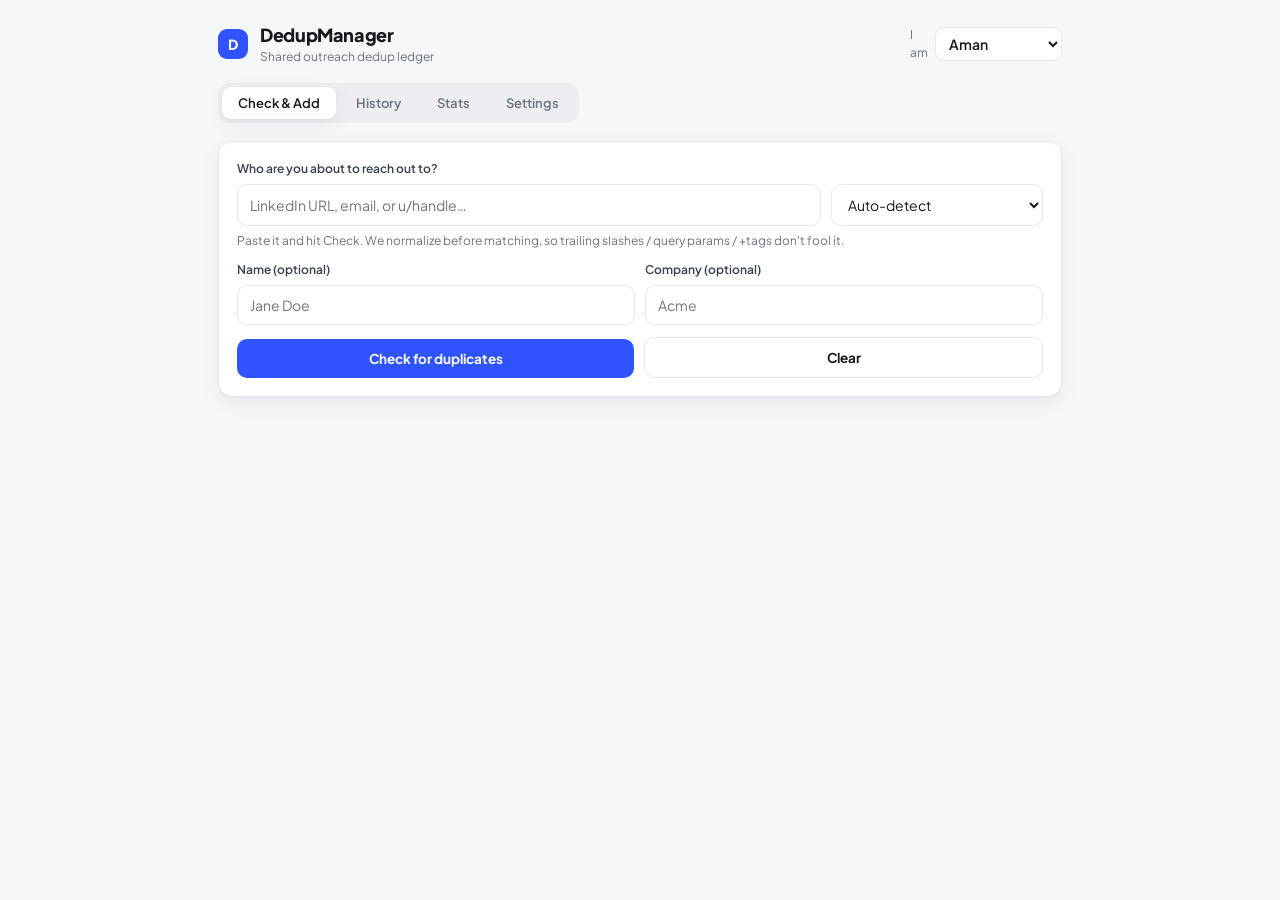
==== apps-script/Index.html @ eaf9dea1 "Build DedupManager: Apps Script backend, web app, Chrome extension - Shared dedup engine (normalize " ====
<!DOCTYPE html>
<html>
<head>
<base target="_top">
<meta charset="utf-8">
<link rel="preconnect" href="https://fonts.googleapis.com">
<link rel="preconnect" href="https://fonts.gstatic.com" crossorigin>
<link href="https://fonts.googleapis.com/css2?family=Plus+Jakarta+Sans:wght@400;500;600;700;800&family=JetBrains+Mono:wght@400;500&display=swap" rel="stylesheet">
<style>
  :root{
    --bg:#f6f7f9; --panel:#ffffff; --ink:#16181d; --muted:#6b7280;
    --line:#e6e8ec; --accent:#2f54ff; --accent-soft:#eef1ff;
    --ok:#0f9d58; --ok-soft:#e7f6ee; --warn:#d92d20; --warn-soft:#fdeceb;
    --amber:#b25e09; --amber-soft:#fdf3e7; --radius:14px;
    --shadow:0 1px 2px rgba(16,24,40,.04), 0 6px 24px rgba(16,24,40,.06);
  }
  *{box-sizing:border-box}
  body{margin:0;background:var(--bg);color:var(--ink);
    font-family:'Plus Jakarta Sans',system-ui,sans-serif;font-size:14px;line-height:1.45}
  .mono{font-family:'JetBrains Mono',ui-monospace,monospace;font-size:12.5px}
  .wrap{max-width:880px;margin:0 auto;padding:22px 18px 80px}
  header{display:flex;align-items:center;gap:12px;margin-bottom:18px}
  .logo{width:30px;height:30px;border-radius:9px;background:var(--accent);
    display:grid;place-items:center;color:#fff;font-weight:800}
  h1{font-size:18px;margin:0;font-weight:800;letter-spacing:-.02em}
  .sub{color:var(--muted);font-size:12px}
  .spacer{flex:1}
  .me{display:flex;align-items:center;gap:6px;font-size:12px;color:var(--muted)}
  .me select{font-family:inherit;border:1px solid var(--line);border-radius:9px;
    padding:6px 9px;background:#fff;color:var(--ink);font-weight:600}
  nav{display:flex;gap:4px;background:#eceef2;padding:4px;border-radius:12px;
    margin-bottom:18px;width:fit-content}
  nav button{border:0;background:transparent;padding:8px 16px;border-radius:9px;
    font-family:inherit;font-weight:600;color:var(--muted);cursor:pointer;font-size:13px}
  nav button.on{background:#fff;color:var(--ink);box-shadow:var(--shadow)}
  .card{background:var(--panel);border:1px solid var(--line);border-radius:var(--radius);
    box-shadow:var(--shadow);padding:18px;margin-bottom:14px}
  label{display:block;font-weight:600;font-size:12px;margin:0 0 6px;color:#374151}
  input,select,textarea{width:100%;font-family:inherit;font-size:14px;color:var(--ink);
    border:1px solid var(--line);border-radius:10px;padding:10px 12px;background:#fff;outline:none}
  input:focus,select:focus,textarea:focus{border-color:var(--accent);box-shadow:0 0 0 3px var(--accent-soft)}
  .row{display:flex;gap:10px}.row>*{flex:1}
  .btn{display:inline-flex;align-items:center;justify-content:center;gap:7px;
    border:0;border-radius:10px;padding:11px 16px;font-family:inherit;font-weight:700;
    font-size:13.5px;cursor:pointer;background:var(--accent);color:#fff}
  .btn:hover{filter:brightness(1.05)}
  .btn.ghost{background:#fff;color:var(--ink);border:1px solid var(--line)}
  .btn.ok{background:var(--ok)}
  .btn:disabled{opacity:.5;cursor:not-allowed}
  .field{margin-bottom:12px}
  .hint{color:var(--muted);font-size:12px;margin-top:6px}
  .verdict{border-radius:12px;padding:14px 16px;margin-top:14px;font-weight:600;
    display:flex;align-items:flex-start;gap:10px}
  .verdict.clear{background:var(--ok-soft);color:#0a6b3c}
  .verdict.dup{background:var(--warn-soft);color:#8f1d16}
  .dot{width:9px;height:9px;border-radius:50%;margin-top:5px;flex:none}
  .dot.g{background:var(--ok)}.dot.r{background:var(--warn)}
  .hit{background:#fff;border:1px solid var(--line);border-radius:10px;padding:10px 12px;
    margin-top:8px;display:flex;align-items:center;gap:10px;font-weight:500;color:var(--ink)}
  .pill{font-size:11px;font-weight:700;padding:3px 8px;border-radius:20px;white-space:nowrap}
  .pill.sent{background:var(--amber-soft);color:var(--amber)}
  .pill.replied{background:var(--ok-soft);color:#0a6b3c}
  .pill.no-reply{background:#eef0f3;color:#5b6472}
  .src{font-size:11px;font-weight:700;text-transform:uppercase;letter-spacing:.04em;color:var(--accent)}
  table{width:100%;border-collapse:collapse}
  th{text-align:left;font-size:11px;text-transform:uppercase;letter-spacing:.04em;
    color:var(--muted);font-weight:700;padding:8px 10px;border-bottom:1px solid var(--line)}
  td{padding:9px 10px;border-bottom:1px solid var(--line);vertical-align:middle}
  tr:last-child td{border-bottom:0}
  td select{padding:5px 8px;border-radius:8px;font-size:12px;font-weight:600}
  .stat{display:flex;gap:14px;flex-wrap:wrap}
  .kpi{flex:1;min-width:140px;background:var(--panel);border:1px solid var(--line);
    border-radius:12px;padding:16px}
  .kpi .n{font-size:28px;font-weight:800;letter-spacing:-.02em}
  .kpi .l{color:var(--muted);font-size:12px;font-weight:600;margin-top:2px}
  .bar{height:8px;border-radius:6px;background:var(--accent);margin:4px 0}
  .barlabel{display:flex;justify-content:space-between;font-size:12px;margin-top:8px;font-weight:600}
  .toggle{display:flex;align-items:center;justify-content:space-between;
    padding:11px 0;border-bottom:1px solid var(--line)}
  .toggle:last-of-type{border-bottom:0}
  .toggle .t{font-weight:600}.toggle .d{color:var(--muted);font-size:12px}
  .switch{position:relative;width:42px;height:24px;flex:none}
  .switch input{opacity:0;width:0;height:0}
  .slider{position:absolute;inset:0;background:#cdd2da;border-radius:20px;transition:.15s;cursor:pointer}
  .slider:before{content:"";position:absolute;width:18px;height:18px;left:3px;top:3px;
    background:#fff;border-radius:50%;transition:.15s}
  .switch input:checked+.slider{background:var(--accent)}
  .switch input:checked+.slider:before{transform:translateX(18px)}
  .toast{position:fixed;bottom:22px;left:50%;transform:translateX(-50%) translateY(20px);
    background:#16181d;color:#fff;padding:11px 18px;border-radius:11px;font-weight:600;
    opacity:0;transition:.2s;pointer-events:none;font-size:13px}
  .toast.show{opacity:1;transform:translateX(-50%) translateY(0)}
  .empty{color:var(--muted);text-align:center;padding:26px;font-weight:500}
  .hide{display:none}
</style>
</head>
<body>
<div class="wrap">
  <header>
    <div class="logo">D</div>
    <div>
      <h1>DedupManager</h1>
      <div class="sub">Shared outreach dedup ledger</div>
    </div>
    <div class="spacer"></div>
    <div class="me">I am
      <select id="me" onchange="saveMe()"></select>
    </div>
  </header>

  <nav>
    <button data-tab="check" class="on" onclick="tab('check')">Check &amp; Add</button>
    <button data-tab="history" onclick="tab('history')">History</button>
    <button data-tab="stats" onclick="tab('stats')">Stats</button>
    <button data-tab="settings" onclick="tab('settings')">Settings</button>
  </nav>

  <!-- CHECK & ADD -->
  <section id="t-check">
    <div class="card">
      <div class="field">
        <label>Who are you about to reach out to?</label>
        <div class="row">
          <input id="identifier" placeholder="LinkedIn URL, email, or u/handle…"
                 oninput="guess()" onkeydown="if(event.key==='Enter')check()" style="flex:3">
          <select id="source" style="flex:1">
            <option value="auto">Auto-detect</option>
            <option value="linkedin">LinkedIn</option>
            <option value="email">Email</option>
            <option value="reddit">Reddit</option>
            <option value="other">Other</option>
          </select>
        </div>
        <div class="hint">Paste it and hit Check. We normalize before matching, so trailing slashes / query params / +tags don't fool it.</div>
      </div>
      <div class="row">
        <div class="field"><label>Name (optional)</label><input id="name" placeholder="Jane Doe"></div>
        <div class="field"><label>Company (optional)</label><input id="company" placeholder="Acme"></div>
      </div>
      <div class="row" style="align-items:flex-end">
        <button class="btn" onclick="check()">Check for duplicates</button>
        <button class="btn ghost" onclick="resetForm()">Clear</button>
      </div>
      <div id="verdict"></div>
    </div>
  </section>

  <!-- HISTORY -->
  <section id="t-history" class="hide">
    <div class="card">
      <div class="field">
        <label>Search the whole log</label>
        <input id="q" placeholder="name, company, email, handle, teammate…"
               oninput="debouncedSearch()">
      </div>
      <div id="historyList"><div class="empty">Loading…</div></div>
    </div>
  </section>

  <!-- STATS -->
  <section id="t-stats" class="hide">
    <div class="stat" id="kpis"></div>
    <div class="card"><label>By teammate</label><div id="byPerson"></div></div>
    <div class="card"><label>By source</label><div id="bySource"></div></div>
  </section>

  <!-- SETTINGS -->
  <section id="t-settings" class="hide">
    <div class="card">
      <label style="margin-bottom:10px">Matching robustness</label>
      <div id="knobs"></div>
      <div style="margin-top:16px"><button class="btn" onclick="saveSettings()">Save settings</button></div>
      <div class="hint" style="margin-top:10px">These sync to the browser extension on its next refresh, so dedup strictness stays identical everywhere.</div>
    </div>
  </section>
</div>
<div class="toast" id="toast"></div>

<script>
  var TEAM = ['Aman','Vedant','Teammate 3']; // edit to your names
  var SETTINGS = {}, STATS_LOADED = false, lastVerdictCandidate = null;

  var KNOBS = [
    ['email_lowercase','Lowercase emails','Treat Jane@x.com and jane@x.com as one'],
    ['email_strip_plus','Ignore +tags in email','jane+sales@x.com → jane@x.com'],
    ['email_ignore_dots','Ignore dots in email','Gmail-style: j.a.ne@gmail → jane@gmail'],
    ['linkedin_slug_only','LinkedIn slug only','Match on /in/<slug>, ignore url noise'],
    ['reddit_strip_prefix','Normalize Reddit handles','Strip u/ and /user/, lowercase'],
    ['fuzzy_name_company','Fuzzy name + company','Also warn on same name + company (no shared id)']
  ];

  function $(id){return document.getElementById(id)}

  function init(){
    var sel=$('me'); TEAM.forEach(function(n){var o=document.createElement('option');o.value=n;o.textContent=n;sel.appendChild(o)});
    var saved=localStorage.getItem('dedup_me'); if(saved) sel.value=saved;
    google.script.run.withSuccessHandler(function(r){SETTINGS=r.settings||{};renderKnobs()}).apiBootstrap();
  }

  function saveMe(){localStorage.setItem('dedup_me',$('me').value)}

  function tab(name){
    ['check','history','stats','settings'].forEach(function(t){
      $('t-'+t).classList.toggle('hide',t!==name);
    });
    document.querySelectorAll('nav button').forEach(function(b){b.classList.toggle('on',b.dataset.tab===name)});
    if(name==='history') doSearch();
    if(name==='stats') loadStats();
  }

  function guessSource(v){
    v=(v||'').toLowerCase();
    if(v.indexOf('@')>-1 && v.indexOf('linkedin')===-1) return 'email';
    if(v.indexOf('linkedin.com')>-1) return 'linkedin';
    if(v.indexOf('reddit.com')>-1||/^\/?u\//.test(v)) return 'reddit';
    return 'other';
  }
  function guess(){ if($('source').value==='auto'){} }
  function effectiveSource(){
    var s=$('source').value;
    return s==='auto'?guessSource($('identifier').value):s;
  }

  function candidate(){
    return {source:effectiveSource(),identifier:$('identifier').value.trim(),
      name:$('name').value.trim(),company:$('company').value.trim()};
  }

  function check(){
    var c=candidate();
    if(!c.identifier){toast('Enter something to check');return}
    lastVerdictCandidate=c;
    $('verdict').innerHTML='<div class="hint">Checking…</div>';
    google.script.run.withSuccessHandler(renderVerdict).apiCheck(c);
  }

  function renderVerdict(r){
    var c=lastVerdictCandidate;
    var addBtn='<button class="btn ok" style="margin-top:12px" onclick="logIt()">Log it under '+esc($('me').value)+'</button>';
    if(!r.hits.length){
      $('verdict').innerHTML='<div class="verdict clear"><span class="dot g"></span>'+
        '<div><div>No one has approached this person yet.</div>'+
        '<div style="font-weight:500;opacity:.8">Source: '+esc(c.source)+' · key: <span class="mono">'+esc(r.candidate.id_normalized)+'</span></div>'+
        addBtn+'</div></div>';
      return;
    }
    var rows=r.hits.map(function(h){var c2=h.contact;return ''+
      '<div class="hit"><span class="src">'+esc(c2.source)+'</span>'+
      '<div style="flex:1"><b>'+esc(c2.name||c2.identifier)+'</b>'+
      (c2.company?' · '+esc(c2.company):'')+
      '<div class="hint">by '+esc(c2.added_by)+' · '+fmtDate(c2.added_at)+
      (h.reason==='name+company'?' · <i>fuzzy name+company</i>':'')+'</div></div>'+
      '<span class="pill '+esc(c2.status)+'">'+esc(c2.status)+'</span></div>';
    }).join('');
    $('verdict').innerHTML='<div class="verdict dup"><span class="dot r"></span>'+
      '<div style="flex:1"><div>⚠ Already approached '+r.hits.length+' time(s).</div>'+rows+
      '<div style="margin-top:6px">'+addBtn.replace('Log it','Log anyway')+'</div></div></div>';
  }

  function logIt(){
    var c=candidate(); c.added_by=$('me').value;
    google.script.run.withSuccessHandler(function(res){
      if(res.ok){toast('Logged ✓');resetForm()}else{toast('Error: '+res.error)}
    }).apiAdd(c);
  }

  function resetForm(){['identifier','name','company'].forEach(function(i){$(i).value=''});
    $('source').value='auto';$('verdict').innerHTML='';lastVerdictCandidate=null}

  // History
  var searchTimer=null;
  function debouncedSearch(){clearTimeout(searchTimer);searchTimer=setTimeout(doSearch,220)}
  function doSearch(){
    google.script.run.withSuccessHandler(renderHistory).apiSearch($('q').value);
  }
  function renderHistory(r){
    if(!r.contacts.length){$('historyList').innerHTML='<div class="empty">No matches yet.</div>';return}
    var rows=r.contacts.map(function(c){return ''+
      '<tr><td><span class="src">'+esc(c.source)+'</span></td>'+
      '<td><b>'+esc(c.name||'—')+'</b><div class="mono" style="color:var(--muted)">'+esc(c.identifier)+'</div></td>'+
      '<td>'+esc(c.company||'')+'</td>'+
      '<td>'+esc(c.added_by)+'<div class="hint">'+fmtDate(c.added_at)+'</div></td>'+
      '<td><select onchange="updateStatus(\''+c.id+'\',this.value)">'+
        opt('sent',c.status)+opt('replied',c.status)+opt('no-reply',c.status)+'</select></td></tr>';
    }).join('');
    $('historyList').innerHTML='<table><thead><tr><th>Src</th><th>Contact</th><th>Company</th><th>By</th><th>Status</th></tr></thead><tbody>'+rows+'</tbody></table>';
  }
  function opt(v,cur){return '<option value="'+v+'"'+(v===cur?' selected':'')+'>'+v+'</option>'}
  function updateStatus(id,status){
    google.script.run.withSuccessHandler(function(){toast('Updated')}).apiUpdate({id:id,status:status});
  }

  // Stats
  function loadStats(){
    google.script.run.withSuccessHandler(function(s){
      $('kpis').innerHTML=
        kpi(s.total,'Total approaches')+
        kpi(Object.keys(s.byPerson).length,'Active teammates')+
        kpi(Object.keys(s.bySource).length,'Channels used')+
        kpi(s.collisions,'Double-touches caught');
      $('byPerson').innerHTML=bars(s.byPerson,s.total);
      $('bySource').innerHTML=bars(s.bySource,s.total);
    }).apiStats();
  }
  function kpi(n,l){return '<div class="kpi"><div class="n">'+n+'</div><div class="l">'+l+'</div></div>'}
  function bars(obj,total){
    var keys=Object.keys(obj).sort(function(a,b){return obj[b]-obj[a]});
    if(!keys.length)return '<div class="empty">No data yet.</div>';
    var max=Math.max.apply(null,keys.map(function(k){return obj[k]}));
    return keys.map(function(k){return '<div class="barlabel"><span>'+esc(k)+'</span><span>'+obj[k]+'</span></div>'+
      '<div class="bar" style="width:'+Math.max(6,obj[k]/max*100)+'%"></div>'}).join('');
  }

  // Settings
  function renderKnobs(){
    $('knobs').innerHTML=KNOBS.map(function(k){
      var on=!!SETTINGS[k[0]];
      return '<div class="toggle"><div><div class="t">'+k[1]+'</div><div class="d">'+k[2]+'</div></div>'+
        '<label class="switch"><input type="checkbox" id="k_'+k[0]+'"'+(on?' checked':'')+
        '><span class="slider"></span></label></div>';
    }).join('')+
    '<div class="toggle"><div><div class="t">Fuzzy threshold</div><div class="d">How close names/companies must be (0.7 loose – 0.95 strict)</div></div>'+
    '<input id="k_fuzzy_threshold" type="number" step="0.05" min="0.5" max="0.99" value="'+(SETTINGS.fuzzy_threshold||0.85)+'" style="width:90px"></div>';
  }
  function saveSettings(){
    var patch={};
    KNOBS.forEach(function(k){patch[k[0]]=$('k_'+k[0]).checked});
    patch.fuzzy_threshold=Number($('k_fuzzy_threshold').value)||0.85;
    google.script.run.withSuccessHandler(function(r){SETTINGS=r.settings;toast('Settings saved')}).apiSettings(patch);
  }

  // utils
  function esc(s){return String(s==null?'':s).replace(/[&<>"]/g,function(m){return({'&':'&amp;','<':'&lt;','>':'&gt;','"':'&quot;'})[m]})}
  function fmtDate(iso){var d=new Date(iso);return isNaN(d)?String(iso):d.toLocaleDateString(undefined,{month:'short',day:'numeric',year:'numeric'})}
  function toast(m){var t=$('toast');t.textContent=m;t.classList.add('show');setTimeout(function(){t.classList.remove('show')},1800)}

  init();
</script>
</body>
</html>
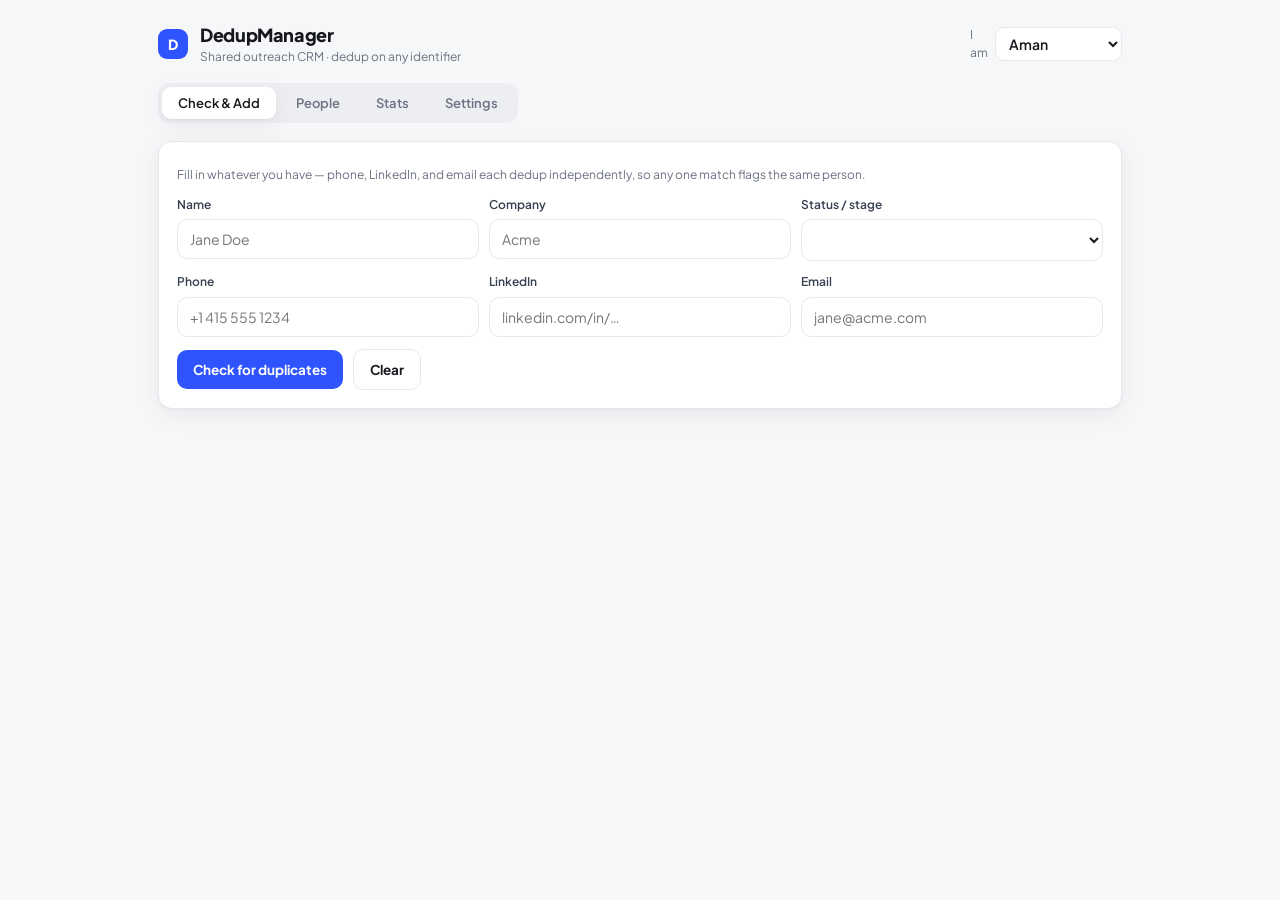
==== commit c8fdfdad: "Pivot to person-centric CRM: multi-identifier dedup + auto-merge + custom columns - Data model: one " ====
--- a/apps-script/Index.html
+++ b/apps-script/Index.html
@@ -8,169 +8,131 @@
 <link href="https://fonts.googleapis.com/css2?family=Plus+Jakarta+Sans:wght@400;500;600;700;800&family=JetBrains+Mono:wght@400;500&display=swap" rel="stylesheet">
 <style>
   :root{
-    --bg:#f6f7f9; --panel:#ffffff; --ink:#16181d; --muted:#6b7280;
-    --line:#e6e8ec; --accent:#2f54ff; --accent-soft:#eef1ff;
-    --ok:#0f9d58; --ok-soft:#e7f6ee; --warn:#d92d20; --warn-soft:#fdeceb;
-    --amber:#b25e09; --amber-soft:#fdf3e7; --radius:14px;
-    --shadow:0 1px 2px rgba(16,24,40,.04), 0 6px 24px rgba(16,24,40,.06);
+    --bg:#f6f7f9;--panel:#fff;--ink:#16181d;--muted:#6b7280;--line:#e6e8ec;
+    --accent:#2f54ff;--accent-soft:#eef1ff;--ok:#0f9d58;--ok-soft:#e7f6ee;
+    --warn:#d92d20;--warn-soft:#fdeceb;--amber:#b25e09;--amber-soft:#fdf3e7;
+    --radius:14px;--shadow:0 1px 2px rgba(16,24,40,.04),0 6px 24px rgba(16,24,40,.06);
   }
   *{box-sizing:border-box}
   body{margin:0;background:var(--bg);color:var(--ink);
     font-family:'Plus Jakarta Sans',system-ui,sans-serif;font-size:14px;line-height:1.45}
-  .mono{font-family:'JetBrains Mono',ui-monospace,monospace;font-size:12.5px}
-  .wrap{max-width:880px;margin:0 auto;padding:22px 18px 80px}
+  .mono{font-family:'JetBrains Mono',ui-monospace,monospace;font-size:12px}
+  .wrap{max-width:1000px;margin:0 auto;padding:22px 18px 80px}
   header{display:flex;align-items:center;gap:12px;margin-bottom:18px}
   .logo{width:30px;height:30px;border-radius:9px;background:var(--accent);
     display:grid;place-items:center;color:#fff;font-weight:800}
   h1{font-size:18px;margin:0;font-weight:800;letter-spacing:-.02em}
-  .sub{color:var(--muted);font-size:12px}
-  .spacer{flex:1}
+  .sub{color:var(--muted);font-size:12px}.spacer{flex:1}
   .me{display:flex;align-items:center;gap:6px;font-size:12px;color:var(--muted)}
-  .me select{font-family:inherit;border:1px solid var(--line);border-radius:9px;
-    padding:6px 9px;background:#fff;color:var(--ink);font-weight:600}
-  nav{display:flex;gap:4px;background:#eceef2;padding:4px;border-radius:12px;
-    margin-bottom:18px;width:fit-content}
-  nav button{border:0;background:transparent;padding:8px 16px;border-radius:9px;
-    font-family:inherit;font-weight:600;color:var(--muted);cursor:pointer;font-size:13px}
+  .me select{font-family:inherit;border:1px solid var(--line);border-radius:9px;padding:6px 9px;background:#fff;font-weight:600}
+  nav{display:flex;gap:4px;background:#eceef2;padding:4px;border-radius:12px;margin-bottom:18px;width:fit-content}
+  nav button{border:0;background:transparent;padding:8px 16px;border-radius:9px;font-family:inherit;font-weight:600;color:var(--muted);cursor:pointer;font-size:13px}
   nav button.on{background:#fff;color:var(--ink);box-shadow:var(--shadow)}
-  .card{background:var(--panel);border:1px solid var(--line);border-radius:var(--radius);
-    box-shadow:var(--shadow);padding:18px;margin-bottom:14px}
+  .card{background:var(--panel);border:1px solid var(--line);border-radius:var(--radius);box-shadow:var(--shadow);padding:18px;margin-bottom:14px}
   label{display:block;font-weight:600;font-size:12px;margin:0 0 6px;color:#374151}
-  input,select,textarea{width:100%;font-family:inherit;font-size:14px;color:var(--ink);
-    border:1px solid var(--line);border-radius:10px;padding:10px 12px;background:#fff;outline:none}
-  input:focus,select:focus,textarea:focus{border-color:var(--accent);box-shadow:0 0 0 3px var(--accent-soft)}
-  .row{display:flex;gap:10px}.row>*{flex:1}
-  .btn{display:inline-flex;align-items:center;justify-content:center;gap:7px;
-    border:0;border-radius:10px;padding:11px 16px;font-family:inherit;font-weight:700;
-    font-size:13.5px;cursor:pointer;background:var(--accent);color:#fff}
-  .btn:hover{filter:brightness(1.05)}
-  .btn.ghost{background:#fff;color:var(--ink);border:1px solid var(--line)}
-  .btn.ok{background:var(--ok)}
-  .btn:disabled{opacity:.5;cursor:not-allowed}
+  input,select,textarea{width:100%;font-family:inherit;font-size:14px;color:var(--ink);border:1px solid var(--line);border-radius:10px;padding:10px 12px;background:#fff;outline:none}
+  input:focus,select:focus{border-color:var(--accent);box-shadow:0 0 0 3px var(--accent-soft)}
+  .grid{display:grid;grid-template-columns:1fr 1fr 1fr;gap:10px}
   .field{margin-bottom:12px}
+  .btn{display:inline-flex;align-items:center;justify-content:center;gap:7px;border:0;border-radius:10px;padding:11px 16px;font-family:inherit;font-weight:700;font-size:13.5px;cursor:pointer;background:var(--accent);color:#fff}
+  .btn:hover{filter:brightness(1.05)}.btn.ghost{background:#fff;color:var(--ink);border:1px solid var(--line)}
+  .btn.ok{background:var(--ok)}.btn:disabled{opacity:.5;cursor:not-allowed}
   .hint{color:var(--muted);font-size:12px;margin-top:6px}
-  .verdict{border-radius:12px;padding:14px 16px;margin-top:14px;font-weight:600;
-    display:flex;align-items:flex-start;gap:10px}
+  .verdict{border-radius:12px;padding:14px 16px;margin-top:14px;font-weight:600;display:flex;gap:10px}
   .verdict.clear{background:var(--ok-soft);color:#0a6b3c}
   .verdict.dup{background:var(--warn-soft);color:#8f1d16}
   .dot{width:9px;height:9px;border-radius:50%;margin-top:5px;flex:none}
   .dot.g{background:var(--ok)}.dot.r{background:var(--warn)}
-  .hit{background:#fff;border:1px solid var(--line);border-radius:10px;padding:10px 12px;
-    margin-top:8px;display:flex;align-items:center;gap:10px;font-weight:500;color:var(--ink)}
-  .pill{font-size:11px;font-weight:700;padding:3px 8px;border-radius:20px;white-space:nowrap}
-  .pill.sent{background:var(--amber-soft);color:var(--amber)}
-  .pill.replied{background:var(--ok-soft);color:#0a6b3c}
-  .pill.no-reply{background:#eef0f3;color:#5b6472}
-  .src{font-size:11px;font-weight:700;text-transform:uppercase;letter-spacing:.04em;color:var(--accent)}
-  table{width:100%;border-collapse:collapse}
-  th{text-align:left;font-size:11px;text-transform:uppercase;letter-spacing:.04em;
-    color:var(--muted);font-weight:700;padding:8px 10px;border-bottom:1px solid var(--line)}
-  td{padding:9px 10px;border-bottom:1px solid var(--line);vertical-align:middle}
+  .hit{background:#fff;border:1px solid var(--line);border-radius:10px;padding:10px 12px;margin-top:8px;color:var(--ink);font-weight:500}
+  .hit b{font-weight:700}.ids{font-size:11px;color:var(--muted);margin-top:3px}
+  .pill{font-size:11px;font-weight:700;padding:3px 9px;border-radius:20px;white-space:nowrap;background:var(--accent-soft);color:var(--accent)}
+  .tablewrap{overflow-x:auto}
+  table{width:100%;border-collapse:collapse;white-space:nowrap}
+  th{text-align:left;font-size:11px;text-transform:uppercase;letter-spacing:.04em;color:var(--muted);font-weight:700;padding:8px 10px;border-bottom:1px solid var(--line)}
+  td{padding:9px 10px;border-bottom:1px solid var(--line);vertical-align:middle;font-size:13px}
+  td.custom{background:#fbfbfc;color:#444}
+  th.custom{color:var(--amber)}
   tr:last-child td{border-bottom:0}
   td select{padding:5px 8px;border-radius:8px;font-size:12px;font-weight:600}
   .stat{display:flex;gap:14px;flex-wrap:wrap}
-  .kpi{flex:1;min-width:140px;background:var(--panel);border:1px solid var(--line);
-    border-radius:12px;padding:16px}
-  .kpi .n{font-size:28px;font-weight:800;letter-spacing:-.02em}
-  .kpi .l{color:var(--muted);font-size:12px;font-weight:600;margin-top:2px}
+  .kpi{flex:1;min-width:140px;background:var(--panel);border:1px solid var(--line);border-radius:12px;padding:16px}
+  .kpi .n{font-size:28px;font-weight:800}.kpi .l{color:var(--muted);font-size:12px;font-weight:600;margin-top:2px}
   .bar{height:8px;border-radius:6px;background:var(--accent);margin:4px 0}
   .barlabel{display:flex;justify-content:space-between;font-size:12px;margin-top:8px;font-weight:600}
-  .toggle{display:flex;align-items:center;justify-content:space-between;
-    padding:11px 0;border-bottom:1px solid var(--line)}
-  .toggle:last-of-type{border-bottom:0}
-  .toggle .t{font-weight:600}.toggle .d{color:var(--muted);font-size:12px}
-  .switch{position:relative;width:42px;height:24px;flex:none}
-  .switch input{opacity:0;width:0;height:0}
+  .toggle{display:flex;align-items:center;justify-content:space-between;padding:11px 0;border-bottom:1px solid var(--line)}
+  .toggle:last-of-type{border-bottom:0}.toggle .t{font-weight:600}.toggle .d{color:var(--muted);font-size:12px}
+  .switch{position:relative;width:42px;height:24px;flex:none}.switch input{opacity:0;width:0;height:0}
   .slider{position:absolute;inset:0;background:#cdd2da;border-radius:20px;transition:.15s;cursor:pointer}
-  .slider:before{content:"";position:absolute;width:18px;height:18px;left:3px;top:3px;
-    background:#fff;border-radius:50%;transition:.15s}
-  .switch input:checked+.slider{background:var(--accent)}
-  .switch input:checked+.slider:before{transform:translateX(18px)}
-  .toast{position:fixed;bottom:22px;left:50%;transform:translateX(-50%) translateY(20px);
-    background:#16181d;color:#fff;padding:11px 18px;border-radius:11px;font-weight:600;
-    opacity:0;transition:.2s;pointer-events:none;font-size:13px}
+  .slider:before{content:"";position:absolute;width:18px;height:18px;left:3px;top:3px;background:#fff;border-radius:50%;transition:.15s}
+  .switch input:checked+.slider{background:var(--accent)}.switch input:checked+.slider:before{transform:translateX(18px)}
+  .toast{position:fixed;bottom:22px;left:50%;transform:translateX(-50%) translateY(20px);background:#16181d;color:#fff;padding:11px 18px;border-radius:11px;font-weight:600;opacity:0;transition:.2s;pointer-events:none;font-size:13px}
   .toast.show{opacity:1;transform:translateX(-50%) translateY(0)}
   .empty{color:var(--muted);text-align:center;padding:26px;font-weight:500}
   .hide{display:none}
+  .src{font-size:11px;font-weight:700;text-transform:uppercase;letter-spacing:.04em;color:var(--accent)}
 </style>
 </head>
 <body>
 <div class="wrap">
   <header>
     <div class="logo">D</div>
-    <div>
-      <h1>DedupManager</h1>
-      <div class="sub">Shared outreach dedup ledger</div>
-    </div>
+    <div><h1>DedupManager</h1><div class="sub">Shared outreach CRM · dedup on any identifier</div></div>
     <div class="spacer"></div>
-    <div class="me">I am
-      <select id="me" onchange="saveMe()"></select>
-    </div>
+    <div class="me">I am <select id="me" onchange="saveMe()"></select></div>
   </header>
 
   <nav>
     <button data-tab="check" class="on" onclick="tab('check')">Check &amp; Add</button>
-    <button data-tab="history" onclick="tab('history')">History</button>
+    <button data-tab="history" onclick="tab('history')">People</button>
     <button data-tab="stats" onclick="tab('stats')">Stats</button>
     <button data-tab="settings" onclick="tab('settings')">Settings</button>
   </nav>
 
-  <!-- CHECK & ADD -->
   <section id="t-check">
     <div class="card">
-      <div class="field">
-        <label>Who are you about to reach out to?</label>
-        <div class="row">
-          <input id="identifier" placeholder="LinkedIn URL, email, or u/handle…"
-                 oninput="guess()" onkeydown="if(event.key==='Enter')check()" style="flex:3">
-          <select id="source" style="flex:1">
-            <option value="auto">Auto-detect</option>
-            <option value="linkedin">LinkedIn</option>
-            <option value="email">Email</option>
-            <option value="reddit">Reddit</option>
-            <option value="other">Other</option>
-          </select>
-        </div>
-        <div class="hint">Paste it and hit Check. We normalize before matching, so trailing slashes / query params / +tags don't fool it.</div>
+      <div class="hint" style="margin-bottom:12px">Fill in whatever you have — phone, LinkedIn, and email each dedup independently, so any one match flags the same person.</div>
+      <div class="grid">
+        <div class="field"><label>Name</label><input id="f_name" placeholder="Jane Doe"></div>
+        <div class="field"><label>Company</label><input id="f_company" placeholder="Acme"></div>
+        <div class="field"><label>Status / stage</label><select id="f_status"></select></div>
       </div>
-      <div class="row">
-        <div class="field"><label>Name (optional)</label><input id="name" placeholder="Jane Doe"></div>
-        <div class="field"><label>Company (optional)</label><input id="company" placeholder="Acme"></div>
+      <div class="grid">
+        <div class="field"><label>Phone</label><input id="f_phone" placeholder="+1 415 555 1234" oninput="liveCheck()"></div>
+        <div class="field"><label>LinkedIn</label><input id="f_linkedin" placeholder="linkedin.com/in/…" oninput="liveCheck()"></div>
+        <div class="field"><label>Email</label><input id="f_email" placeholder="jane@acme.com" oninput="liveCheck()"></div>
       </div>
-      <div class="row" style="align-items:flex-end">
+      <div style="display:flex;gap:10px;align-items:center">
         <button class="btn" onclick="check()">Check for duplicates</button>
         <button class="btn ghost" onclick="resetForm()">Clear</button>
+        <div class="hint" id="liveHint" style="margin:0"></div>
       </div>
       <div id="verdict"></div>
     </div>
   </section>
 
-  <!-- HISTORY -->
   <section id="t-history" class="hide">
     <div class="card">
-      <div class="field">
-        <label>Search the whole log</label>
-        <input id="q" placeholder="name, company, email, handle, teammate…"
-               oninput="debouncedSearch()">
-      </div>
-      <div id="historyList"><div class="empty">Loading…</div></div>
+      <div class="field"><label>Search people</label>
+        <input id="q" placeholder="name, company, phone, email, handle, teammate, or any column…" oninput="debouncedSearch()"></div>
+      <div class="tablewrap" id="historyList"><div class="empty">Loading…</div></div>
+      <div class="hint" style="margin-top:10px">Amber columns are ones you added in the Sheet — shown read-only here; edit them in the Sheet.</div>
     </div>
   </section>
 
-  <!-- STATS -->
   <section id="t-stats" class="hide">
     <div class="stat" id="kpis"></div>
     <div class="card"><label>By teammate</label><div id="byPerson"></div></div>
-    <div class="card"><label>By source</label><div id="bySource"></div></div>
-  </section>
-
-  <!-- SETTINGS -->
+    <div class="card"><label>By stage</label><div id="byStage"></div></div>
+  </section>
+
   <section id="t-settings" class="hide">
     <div class="card">
-      <label style="margin-bottom:10px">Matching robustness</label>
+      <label>Stages (comma-separated, first is the default for new people)</label>
+      <input id="s_stages" placeholder="New,Contacted,Replied,Meeting,Won,Lost">
+      <div style="margin:16px 0 8px"><label>Matching robustness</label></div>
       <div id="knobs"></div>
       <div style="margin-top:16px"><button class="btn" onclick="saveSettings()">Save settings</button></div>
-      <div class="hint" style="margin-top:10px">These sync to the browser extension on its next refresh, so dedup strictness stays identical everywhere.</div>
+      <div class="hint" style="margin-top:10px">Syncs to everyone's extension on its next refresh.</div>
     </div>
   </section>
 </div>
@@ -178,132 +140,129 @@
 
 <script>
   var TEAM = ['Aman','Vedant','Teammate 3']; // edit to your names
-  var SETTINGS = {}, STATS_LOADED = false, lastVerdictCandidate = null;
-
+  var SETTINGS = {}, STAGES = [];
   var KNOBS = [
-    ['email_lowercase','Lowercase emails','Treat Jane@x.com and jane@x.com as one'],
     ['email_strip_plus','Ignore +tags in email','jane+sales@x.com → jane@x.com'],
     ['email_ignore_dots','Ignore dots in email','Gmail-style: j.a.ne@gmail → jane@gmail'],
     ['linkedin_slug_only','LinkedIn slug only','Match on /in/<slug>, ignore url noise'],
+    ['phone_match_last10','Phone: ignore country code','Compare last 10 digits'],
     ['reddit_strip_prefix','Normalize Reddit handles','Strip u/ and /user/, lowercase'],
     ['fuzzy_name_company','Fuzzy name + company','Also warn on same name + company (no shared id)']
   ];
+  var PREFERRED = ['name','company','phone','linkedin','email','reddit','status','added_by','updated_at','notes'];
+  var HIDDEN = ['id','added_at','updated_by'];
 
   function $(id){return document.getElementById(id)}
-
   function init(){
     var sel=$('me'); TEAM.forEach(function(n){var o=document.createElement('option');o.value=n;o.textContent=n;sel.appendChild(o)});
     var saved=localStorage.getItem('dedup_me'); if(saved) sel.value=saved;
-    google.script.run.withSuccessHandler(function(r){SETTINGS=r.settings||{};renderKnobs()}).apiBootstrap();
-  }
-
+    google.script.run.withSuccessHandler(function(r){
+      SETTINGS=r.settings||{}; STAGES=String(SETTINGS.stages||'New').split(',').map(function(s){return s.trim()}).filter(Boolean);
+      fillStages(); renderKnobs();
+    }).apiBootstrap();
+  }
   function saveMe(){localStorage.setItem('dedup_me',$('me').value)}
-
+  function fillStages(){
+    $('f_status').innerHTML=STAGES.map(function(s){return '<option>'+esc(s)+'</option>'}).join('');
+  }
   function tab(name){
-    ['check','history','stats','settings'].forEach(function(t){
-      $('t-'+t).classList.toggle('hide',t!==name);
-    });
+    ['check','history','stats','settings'].forEach(function(t){$('t-'+t).classList.toggle('hide',t!==name)});
     document.querySelectorAll('nav button').forEach(function(b){b.classList.toggle('on',b.dataset.tab===name)});
     if(name==='history') doSearch();
     if(name==='stats') loadStats();
-  }
-
-  function guessSource(v){
-    v=(v||'').toLowerCase();
-    if(v.indexOf('@')>-1 && v.indexOf('linkedin')===-1) return 'email';
-    if(v.indexOf('linkedin.com')>-1) return 'linkedin';
-    if(v.indexOf('reddit.com')>-1||/^\/?u\//.test(v)) return 'reddit';
-    return 'other';
-  }
-  function guess(){ if($('source').value==='auto'){} }
-  function effectiveSource(){
-    var s=$('source').value;
-    return s==='auto'?guessSource($('identifier').value):s;
+    if(name==='settings'){$('s_stages').value=SETTINGS.stages||''}
   }
 
   function candidate(){
-    return {source:effectiveSource(),identifier:$('identifier').value.trim(),
-      name:$('name').value.trim(),company:$('company').value.trim()};
-  }
+    return {name:$('f_name').value.trim(),company:$('f_company').value.trim(),
+      phone:$('f_phone').value.trim(),linkedin:$('f_linkedin').value.trim(),
+      email:$('f_email').value.trim(),status:$('f_status').value};
+  }
+  function hasId(c){return c.phone||c.linkedin||c.email}
+
+  var liveTimer=null;
+  function liveCheck(){clearTimeout(liveTimer);liveTimer=setTimeout(function(){
+    var c=candidate(); if(!hasId(c)){$('liveHint').textContent='';return}
+    google.script.run.withSuccessHandler(function(r){
+      $('liveHint').textContent=r.hits.length?('⚠ '+r.hits.length+' possible match'):'✓ looks new';
+      $('liveHint').style.color=r.hits.length?'var(--warn)':'var(--ok)';
+    }).apiCheck(c);
+  },350)}
 
   function check(){
     var c=candidate();
-    if(!c.identifier){toast('Enter something to check');return}
-    lastVerdictCandidate=c;
+    if(!hasId(c)){toast('Enter a phone, LinkedIn, or email to check');return}
     $('verdict').innerHTML='<div class="hint">Checking…</div>';
-    google.script.run.withSuccessHandler(renderVerdict).apiCheck(c);
-  }
-
-  function renderVerdict(r){
-    var c=lastVerdictCandidate;
-    var addBtn='<button class="btn ok" style="margin-top:12px" onclick="logIt()">Log it under '+esc($('me').value)+'</button>';
+    google.script.run.withSuccessHandler(function(r){renderVerdict(c,r)}).apiCheck(c);
+  }
+  function renderVerdict(c,r){
+    var saveBtn='<button class="btn ok" style="margin-top:12px" onclick="save()">'+
+      (r.hits.length?'Merge into existing record':'Add new person')+'</button>';
     if(!r.hits.length){
-      $('verdict').innerHTML='<div class="verdict clear"><span class="dot g"></span>'+
-        '<div><div>No one has approached this person yet.</div>'+
-        '<div style="font-weight:500;opacity:.8">Source: '+esc(c.source)+' · key: <span class="mono">'+esc(r.candidate.id_normalized)+'</span></div>'+
-        addBtn+'</div></div>';
+      $('verdict').innerHTML='<div class="verdict clear"><span class="dot g"></span><div>'+
+        '<div>No existing person matches. Safe to reach out.</div>'+saveBtn+'</div></div>';
       return;
     }
-    var rows=r.hits.map(function(h){var c2=h.contact;return ''+
-      '<div class="hit"><span class="src">'+esc(c2.source)+'</span>'+
-      '<div style="flex:1"><b>'+esc(c2.name||c2.identifier)+'</b>'+
-      (c2.company?' · '+esc(c2.company):'')+
-      '<div class="hint">by '+esc(c2.added_by)+' · '+fmtDate(c2.added_at)+
-      (h.reason==='name+company'?' · <i>fuzzy name+company</i>':'')+'</div></div>'+
-      '<span class="pill '+esc(c2.status)+'">'+esc(c2.status)+'</span></div>';
+    var rows=r.hits.map(function(h){var p=h.contact;return '<div class="hit">'+
+      '<div style="display:flex;align-items:center;gap:8px"><b>'+esc(p.name||'(no name)')+'</b>'+
+      (p.company?' · '+esc(p.company):'')+'<span class="spacer" style="flex:1"></span>'+
+      '<span class="pill">'+esc(p.status||'')+'</span></div>'+
+      '<div class="ids">owner '+esc(p.added_by)+' · matched on '+esc(h.reason)+
+      ' · '+ids(p)+'</div></div>';
     }).join('');
-    $('verdict').innerHTML='<div class="verdict dup"><span class="dot r"></span>'+
-      '<div style="flex:1"><div>⚠ Already approached '+r.hits.length+' time(s).</div>'+rows+
-      '<div style="margin-top:6px">'+addBtn.replace('Log it','Log anyway')+'</div></div></div>';
-  }
-
-  function logIt(){
+    $('verdict').innerHTML='<div class="verdict dup"><span class="dot r"></span><div style="flex:1">'+
+      '<div>⚠ Already in the system ('+r.hits.length+'). Saving will merge new fields into the existing record.</div>'+
+      rows+saveBtn+'</div></div>';
+  }
+  function ids(p){
+    return ['phone','linkedin','email','reddit'].filter(function(f){return p[f]}).map(function(f){return f+':'+esc(String(p[f]))}).join(' · ')||'no identifiers';
+  }
+
+  function save(){
     var c=candidate(); c.added_by=$('me').value;
     google.script.run.withSuccessHandler(function(res){
-      if(res.ok){toast('Logged ✓');resetForm()}else{toast('Error: '+res.error)}
-    }).apiAdd(c);
-  }
-
-  function resetForm(){['identifier','name','company'].forEach(function(i){$(i).value=''});
-    $('source').value='auto';$('verdict').innerHTML='';lastVerdictCandidate=null}
-
-  // History
+      if(res.ok){toast(res.merged?('Merged into existing record ✓'):'Added ✓');resetForm()}
+      else toast('Error: '+res.error);
+    }).apiUpsert(c);
+  }
+  function resetForm(){['f_name','f_company','f_phone','f_linkedin','f_email'].forEach(function(i){$(i).value=''});
+    $('verdict').innerHTML='';$('liveHint').textContent=''}
+
+  // People table
   var searchTimer=null;
   function debouncedSearch(){clearTimeout(searchTimer);searchTimer=setTimeout(doSearch,220)}
-  function doSearch(){
-    google.script.run.withSuccessHandler(renderHistory).apiSearch($('q').value);
-  }
+  function doSearch(){google.script.run.withSuccessHandler(renderHistory).apiSearch($('q').value)}
   function renderHistory(r){
-    if(!r.contacts.length){$('historyList').innerHTML='<div class="empty">No matches yet.</div>';return}
-    var rows=r.contacts.map(function(c){return ''+
-      '<tr><td><span class="src">'+esc(c.source)+'</span></td>'+
-      '<td><b>'+esc(c.name||'—')+'</b><div class="mono" style="color:var(--muted)">'+esc(c.identifier)+'</div></td>'+
-      '<td>'+esc(c.company||'')+'</td>'+
-      '<td>'+esc(c.added_by)+'<div class="hint">'+fmtDate(c.added_at)+'</div></td>'+
-      '<td><select onchange="updateStatus(\''+c.id+'\',this.value)">'+
-        opt('sent',c.status)+opt('replied',c.status)+opt('no-reply',c.status)+'</select></td></tr>';
+    if(!r.contacts.length){$('historyList').innerHTML='<div class="empty">No people yet.</div>';return}
+    var keys={}; r.contacts.forEach(function(c){Object.keys(c).forEach(function(k){keys[k]=1})});
+    var cols=PREFERRED.filter(function(k){return keys[k]})
+      .concat(Object.keys(keys).filter(function(k){return PREFERRED.indexOf(k)<0 && HIDDEN.indexOf(k)<0}));
+    var custom=cols.filter(function(k){return PREFERRED.indexOf(k)<0});
+    var head=cols.map(function(k){return '<th'+(custom.indexOf(k)>=0?' class="custom"':'')+'>'+esc(k)+'</th>'}).join('');
+    var body=r.contacts.map(function(c){
+      return '<tr>'+cols.map(function(k){
+        if(k==='status') return '<td><select onchange="updateStatus(\''+esc(c.id)+'\',this.value)">'+
+          STAGES.map(function(s){return '<option'+(s===c.status?' selected':'')+'>'+esc(s)+'</option>'}).join('')+'</select></td>';
+        if(k==='updated_at') return '<td>'+fmtDate(c[k])+'</td>';
+        var cls=custom.indexOf(k)>=0?' class="custom"':'';
+        return '<td'+cls+'>'+esc(trunc(c[k]))+'</td>';
+      }).join('')+'</tr>';
     }).join('');
-    $('historyList').innerHTML='<table><thead><tr><th>Src</th><th>Contact</th><th>Company</th><th>By</th><th>Status</th></tr></thead><tbody>'+rows+'</tbody></table>';
-  }
-  function opt(v,cur){return '<option value="'+v+'"'+(v===cur?' selected':'')+'>'+v+'</option>'}
+    $('historyList').innerHTML='<table><thead><tr>'+head+'</tr></thead><tbody>'+body+'</tbody></table>';
+  }
+  function trunc(v){v=v==null?'':String(v);return v.length>60?v.slice(0,57)+'…':v}
   function updateStatus(id,status){
-    google.script.run.withSuccessHandler(function(){toast('Updated')}).apiUpdate({id:id,status:status});
-  }
-
-  // Stats
+    google.script.run.withSuccessHandler(function(){toast('Updated')}).apiUpdate({id:id,status:status,added_by:$('me').value});
+  }
+
   function loadStats(){
     google.script.run.withSuccessHandler(function(s){
-      $('kpis').innerHTML=
-        kpi(s.total,'Total approaches')+
-        kpi(Object.keys(s.byPerson).length,'Active teammates')+
-        kpi(Object.keys(s.bySource).length,'Channels used')+
-        kpi(s.collisions,'Double-touches caught');
-      $('byPerson').innerHTML=bars(s.byPerson,s.total);
-      $('bySource').innerHTML=bars(s.bySource,s.total);
+      $('kpis').innerHTML=kpi(s.total,'People')+kpi(Object.keys(s.byPerson).length,'Teammates')+kpi(Object.keys(s.byStage).length,'Stages in use');
+      $('byPerson').innerHTML=bars(s.byPerson);$('byStage').innerHTML=bars(s.byStage);
     }).apiStats();
   }
   function kpi(n,l){return '<div class="kpi"><div class="n">'+n+'</div><div class="l">'+l+'</div></div>'}
-  function bars(obj,total){
+  function bars(obj){
     var keys=Object.keys(obj).sort(function(a,b){return obj[b]-obj[a]});
     if(!keys.length)return '<div class="empty">No data yet.</div>';
     var max=Math.max.apply(null,keys.map(function(k){return obj[k]}));
@@ -311,29 +270,27 @@
       '<div class="bar" style="width:'+Math.max(6,obj[k]/max*100)+'%"></div>'}).join('');
   }
 
-  // Settings
   function renderKnobs(){
-    $('knobs').innerHTML=KNOBS.map(function(k){
-      var on=!!SETTINGS[k[0]];
+    $('knobs').innerHTML=KNOBS.map(function(k){var on=!!SETTINGS[k[0]];
       return '<div class="toggle"><div><div class="t">'+k[1]+'</div><div class="d">'+k[2]+'</div></div>'+
-        '<label class="switch"><input type="checkbox" id="k_'+k[0]+'"'+(on?' checked':'')+
-        '><span class="slider"></span></label></div>';
+        '<label class="switch"><input type="checkbox" id="k_'+k[0]+'"'+(on?' checked':'')+'><span class="slider"></span></label></div>';
     }).join('')+
-    '<div class="toggle"><div><div class="t">Fuzzy threshold</div><div class="d">How close names/companies must be (0.7 loose – 0.95 strict)</div></div>'+
+    '<div class="toggle"><div><div class="t">Fuzzy threshold</div><div class="d">0.7 loose – 0.95 strict</div></div>'+
     '<input id="k_fuzzy_threshold" type="number" step="0.05" min="0.5" max="0.99" value="'+(SETTINGS.fuzzy_threshold||0.85)+'" style="width:90px"></div>';
   }
   function saveSettings(){
-    var patch={};
-    KNOBS.forEach(function(k){patch[k[0]]=$('k_'+k[0]).checked});
+    var patch={}; KNOBS.forEach(function(k){patch[k[0]]=$('k_'+k[0]).checked});
     patch.fuzzy_threshold=Number($('k_fuzzy_threshold').value)||0.85;
-    google.script.run.withSuccessHandler(function(r){SETTINGS=r.settings;toast('Settings saved')}).apiSettings(patch);
-  }
-
-  // utils
+    patch.stages=$('s_stages').value.trim()||SETTINGS.stages;
+    google.script.run.withSuccessHandler(function(r){
+      SETTINGS=r.settings; STAGES=String(SETTINGS.stages||'New').split(',').map(function(s){return s.trim()}).filter(Boolean);
+      fillStages(); toast('Settings saved');
+    }).apiSettings(patch);
+  }
+
   function esc(s){return String(s==null?'':s).replace(/[&<>"]/g,function(m){return({'&':'&amp;','<':'&lt;','>':'&gt;','"':'&quot;'})[m]})}
-  function fmtDate(iso){var d=new Date(iso);return isNaN(d)?String(iso):d.toLocaleDateString(undefined,{month:'short',day:'numeric',year:'numeric'})}
+  function fmtDate(iso){var d=new Date(iso);return isNaN(d)?esc(iso):d.toLocaleDateString(undefined,{month:'short',day:'numeric'})}
   function toast(m){var t=$('toast');t.textContent=m;t.classList.add('show');setTimeout(function(){t.classList.remove('show')},1800)}
-
   init();
 </script>
 </body>
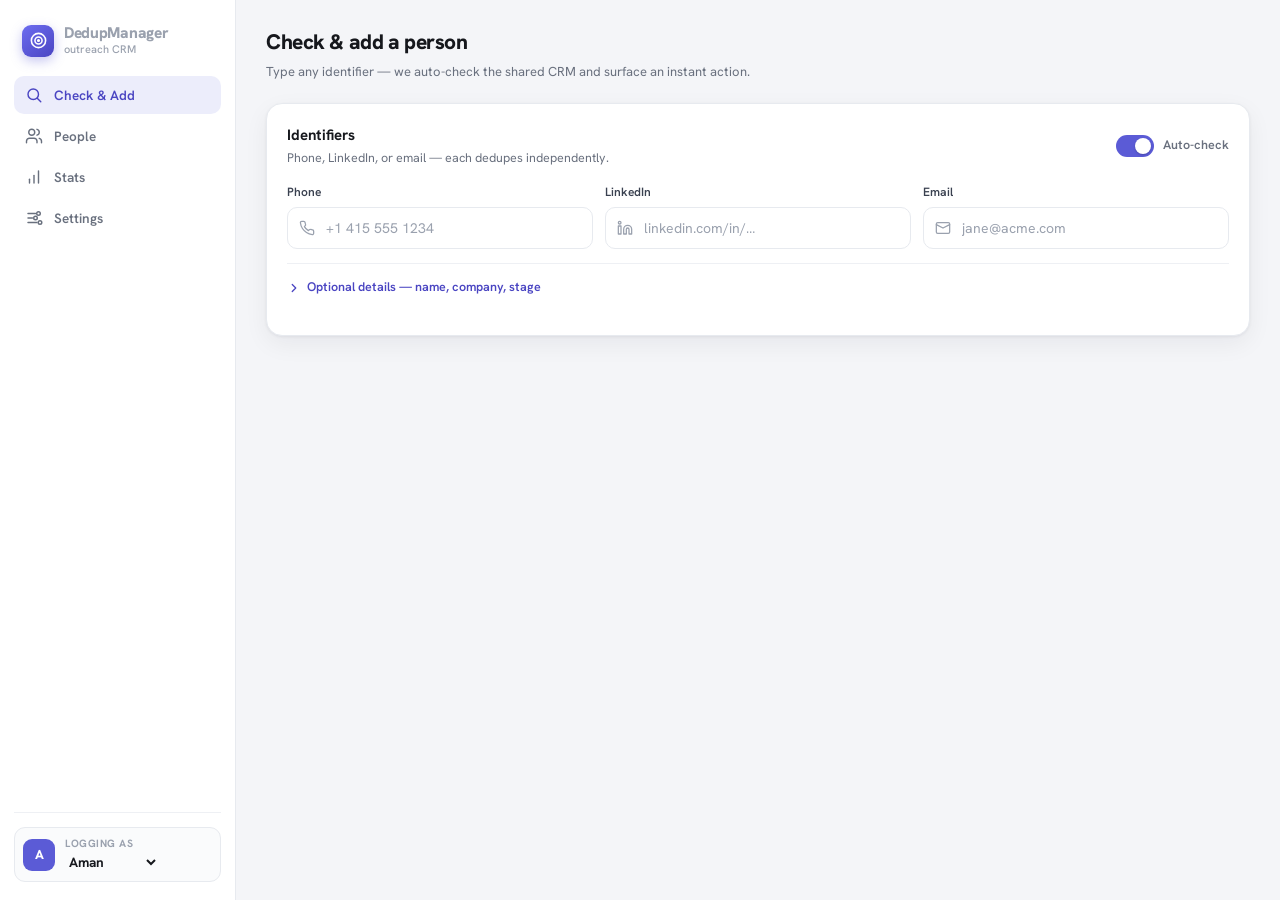
==== commit 01d21958: "Fix auto-check race: discard stale out-of-order check replies A partial-number check could resolve a" ====
--- a/apps-script/Index.html
+++ b/apps-script/Index.html
@@ -1,282 +1,485 @@
 <!DOCTYPE html>
-<html>
+<html lang="en">
 <head>
 <base target="_top">
 <meta charset="utf-8">
+<meta name="viewport" content="width=device-width, initial-scale=1">
+<!-- Vanilla HTML/CSS/JS only (Apps Script HtmlService sandbox — no framework/npm).
+     Design: data-dense dashboard, ink + iris accent, per-stage hue system,
+     Hanken Grotesk + JetBrains Mono (tabular figures), SVG icons, motion. -->
 <link rel="preconnect" href="https://fonts.googleapis.com">
 <link rel="preconnect" href="https://fonts.gstatic.com" crossorigin>
-<link href="https://fonts.googleapis.com/css2?family=Plus+Jakarta+Sans:wght@400;500;600;700;800&family=JetBrains+Mono:wght@400;500&display=swap" rel="stylesheet">
+<link href="https://fonts.googleapis.com/css2?family=Hanken+Grotesk:wght@400;500;600;700;800&family=JetBrains+Mono:wght@400;500;600&display=swap" rel="stylesheet">
 <style>
   :root{
-    --bg:#f6f7f9;--panel:#fff;--ink:#16181d;--muted:#6b7280;--line:#e6e8ec;
-    --accent:#2f54ff;--accent-soft:#eef1ff;--ok:#0f9d58;--ok-soft:#e7f6ee;
-    --warn:#d92d20;--warn-soft:#fdeceb;--amber:#b25e09;--amber-soft:#fdf3e7;
-    --radius:14px;--shadow:0 1px 2px rgba(16,24,40,.04),0 6px 24px rgba(16,24,40,.06);
+    --bg:#f4f5f8; --surface:#ffffff; --surface-2:#fafbfc;
+    --ink:#16181d; --muted:#69707e; --faint:#9aa1ae; --line:#e7eaef; --line-2:#eef0f4;
+    --iris:#5b5bd6; --iris-ink:#4a45c2; --iris-soft:#ecedfb;
+    --ok:#0e9f6e; --ok-soft:#e3f6ee; --warn:#d92d20; --warn-soft:#fdecea; --amber:#9a6406;
+    --r:12px; --r-lg:16px;
+    --sh-sm:0 1px 2px rgba(18,22,33,.05);
+    --sh:0 1px 3px rgba(18,22,33,.06), 0 8px 24px rgba(18,22,33,.06);
+    --sh-pop:0 12px 40px rgba(18,22,33,.14);
+    --ease:cubic-bezier(.2,.7,.2,1);
   }
   *{box-sizing:border-box}
-  body{margin:0;background:var(--bg);color:var(--ink);
-    font-family:'Plus Jakarta Sans',system-ui,sans-serif;font-size:14px;line-height:1.45}
-  .mono{font-family:'JetBrains Mono',ui-monospace,monospace;font-size:12px}
-  .wrap{max-width:1000px;margin:0 auto;padding:22px 18px 80px}
-  header{display:flex;align-items:center;gap:12px;margin-bottom:18px}
-  .logo{width:30px;height:30px;border-radius:9px;background:var(--accent);
-    display:grid;place-items:center;color:#fff;font-weight:800}
-  h1{font-size:18px;margin:0;font-weight:800;letter-spacing:-.02em}
-  .sub{color:var(--muted);font-size:12px}.spacer{flex:1}
-  .me{display:flex;align-items:center;gap:6px;font-size:12px;color:var(--muted)}
-  .me select{font-family:inherit;border:1px solid var(--line);border-radius:9px;padding:6px 9px;background:#fff;font-weight:600}
-  nav{display:flex;gap:4px;background:#eceef2;padding:4px;border-radius:12px;margin-bottom:18px;width:fit-content}
-  nav button{border:0;background:transparent;padding:8px 16px;border-radius:9px;font-family:inherit;font-weight:600;color:var(--muted);cursor:pointer;font-size:13px}
-  nav button.on{background:#fff;color:var(--ink);box-shadow:var(--shadow)}
-  .card{background:var(--panel);border:1px solid var(--line);border-radius:var(--radius);box-shadow:var(--shadow);padding:18px;margin-bottom:14px}
-  label{display:block;font-weight:600;font-size:12px;margin:0 0 6px;color:#374151}
-  input,select,textarea{width:100%;font-family:inherit;font-size:14px;color:var(--ink);border:1px solid var(--line);border-radius:10px;padding:10px 12px;background:#fff;outline:none}
-  input:focus,select:focus{border-color:var(--accent);box-shadow:0 0 0 3px var(--accent-soft)}
-  .grid{display:grid;grid-template-columns:1fr 1fr 1fr;gap:10px}
-  .field{margin-bottom:12px}
-  .btn{display:inline-flex;align-items:center;justify-content:center;gap:7px;border:0;border-radius:10px;padding:11px 16px;font-family:inherit;font-weight:700;font-size:13.5px;cursor:pointer;background:var(--accent);color:#fff}
-  .btn:hover{filter:brightness(1.05)}.btn.ghost{background:#fff;color:var(--ink);border:1px solid var(--line)}
-  .btn.ok{background:var(--ok)}.btn:disabled{opacity:.5;cursor:not-allowed}
-  .hint{color:var(--muted);font-size:12px;margin-top:6px}
-  .verdict{border-radius:12px;padding:14px 16px;margin-top:14px;font-weight:600;display:flex;gap:10px}
-  .verdict.clear{background:var(--ok-soft);color:#0a6b3c}
-  .verdict.dup{background:var(--warn-soft);color:#8f1d16}
-  .dot{width:9px;height:9px;border-radius:50%;margin-top:5px;flex:none}
-  .dot.g{background:var(--ok)}.dot.r{background:var(--warn)}
-  .hit{background:#fff;border:1px solid var(--line);border-radius:10px;padding:10px 12px;margin-top:8px;color:var(--ink);font-weight:500}
-  .hit b{font-weight:700}.ids{font-size:11px;color:var(--muted);margin-top:3px}
-  .pill{font-size:11px;font-weight:700;padding:3px 9px;border-radius:20px;white-space:nowrap;background:var(--accent-soft);color:var(--accent)}
-  .tablewrap{overflow-x:auto}
-  table{width:100%;border-collapse:collapse;white-space:nowrap}
-  th{text-align:left;font-size:11px;text-transform:uppercase;letter-spacing:.04em;color:var(--muted);font-weight:700;padding:8px 10px;border-bottom:1px solid var(--line)}
-  td{padding:9px 10px;border-bottom:1px solid var(--line);vertical-align:middle;font-size:13px}
-  td.custom{background:#fbfbfc;color:#444}
-  th.custom{color:var(--amber)}
-  tr:last-child td{border-bottom:0}
-  td select{padding:5px 8px;border-radius:8px;font-size:12px;font-weight:600}
-  .stat{display:flex;gap:14px;flex-wrap:wrap}
-  .kpi{flex:1;min-width:140px;background:var(--panel);border:1px solid var(--line);border-radius:12px;padding:16px}
-  .kpi .n{font-size:28px;font-weight:800}.kpi .l{color:var(--muted);font-size:12px;font-weight:600;margin-top:2px}
-  .bar{height:8px;border-radius:6px;background:var(--accent);margin:4px 0}
-  .barlabel{display:flex;justify-content:space-between;font-size:12px;margin-top:8px;font-weight:600}
-  .toggle{display:flex;align-items:center;justify-content:space-between;padding:11px 0;border-bottom:1px solid var(--line)}
-  .toggle:last-of-type{border-bottom:0}.toggle .t{font-weight:600}.toggle .d{color:var(--muted);font-size:12px}
-  .switch{position:relative;width:42px;height:24px;flex:none}.switch input{opacity:0;width:0;height:0}
-  .slider{position:absolute;inset:0;background:#cdd2da;border-radius:20px;transition:.15s;cursor:pointer}
-  .slider:before{content:"";position:absolute;width:18px;height:18px;left:3px;top:3px;background:#fff;border-radius:50%;transition:.15s}
-  .switch input:checked+.slider{background:var(--accent)}.switch input:checked+.slider:before{transform:translateX(18px)}
-  .toast{position:fixed;bottom:22px;left:50%;transform:translateX(-50%) translateY(20px);background:#16181d;color:#fff;padding:11px 18px;border-radius:11px;font-weight:600;opacity:0;transition:.2s;pointer-events:none;font-size:13px}
-  .toast.show{opacity:1;transform:translateX(-50%) translateY(0)}
-  .empty{color:var(--muted);text-align:center;padding:26px;font-weight:500}
-  .hide{display:none}
-  .src{font-size:11px;font-weight:700;text-transform:uppercase;letter-spacing:.04em;color:var(--accent)}
+  html,body{margin:0;height:100%}
+  body{background:var(--bg);color:var(--ink);
+    font-family:'Hanken Grotesk',system-ui,-apple-system,sans-serif;
+    font-size:14px;line-height:1.5;-webkit-font-smoothing:antialiased}
+  .mono{font-family:'JetBrains Mono',ui-monospace,monospace;font-variant-numeric:tabular-nums;font-size:12.5px}
+  .tnum{font-variant-numeric:tabular-nums}
+  button{font-family:inherit;cursor:pointer}
+  a{color:var(--iris-ink)}
+  ::selection{background:var(--iris-soft)}
+
+  /* ── App shell ─────────────────────────────────────────────── */
+  .app{display:grid;grid-template-columns:236px 1fr;min-height:100vh}
+  aside{background:var(--surface);border-right:1px solid var(--line);
+    display:flex;flex-direction:column;padding:18px 14px;position:sticky;top:0;height:100vh}
+  .brand{display:flex;align-items:center;gap:10px;padding:6px 8px 18px}
+  .brand .logo{width:32px;height:32px;border-radius:9px;background:linear-gradient(140deg,#6d6df0,#4a45c2);
+    display:grid;place-items:center;color:#fff;box-shadow:0 4px 12px rgba(91,91,214,.35)}
+  .brand b{font-size:15.5px;font-weight:800;letter-spacing:-.02em;display:block;line-height:1.1}
+  .brand span{font-size:11px;color:var(--faint);font-weight:500}
+  nav{display:flex;flex-direction:column;gap:3px}
+  .navbtn{display:flex;align-items:center;gap:11px;width:100%;border:0;background:transparent;
+    color:var(--muted);font-weight:600;font-size:13.5px;padding:10px 11px;border-radius:10px;
+    transition:background .16s var(--ease),color .16s var(--ease);text-align:left}
+  .navbtn svg{width:18px;height:18px;flex:none;stroke-width:1.9}
+  .navbtn:hover{background:var(--surface-2);color:var(--ink)}
+  .navbtn[aria-current="page"]{background:var(--iris-soft);color:var(--iris-ink)}
+  .navbtn:focus-visible{outline:2px solid var(--iris);outline-offset:2px}
+  .side-foot{margin-top:auto;padding-top:14px;border-top:1px solid var(--line-2)}
+  .whoami{display:flex;align-items:center;gap:10px;padding:8px;border-radius:11px;background:var(--surface-2);border:1px solid var(--line)}
+  .ava{width:32px;height:32px;border-radius:9px;background:var(--iris);color:#fff;display:grid;place-items:center;
+    font-weight:800;font-size:13px;flex:none}
+  .whoami .lab{font-size:10.5px;color:var(--faint);font-weight:700;text-transform:uppercase;letter-spacing:.05em}
+  .whoami select{border:0;background:transparent;font-family:inherit;font-weight:700;font-size:13.5px;color:var(--ink);
+    padding:0;width:100%;cursor:pointer;outline:none}
+
+  /* ── Main ──────────────────────────────────────────────────── */
+  main{padding:26px 30px 80px;max-width:1080px;width:100%}
+  .page-h{margin:0 0 4px;font-size:21px;font-weight:800;letter-spacing:-.02em}
+  .page-sub{color:var(--muted);font-size:13px;margin:0 0 22px}
+  .panel{animation:rise .32s var(--ease) both}
+  @media (prefers-reduced-motion:reduce){.panel,.row-in{animation:none!important}}
+  @keyframes rise{from{opacity:0;transform:translateY(8px)}to{opacity:1;transform:none}}
+
+  .card{background:var(--surface);border:1px solid var(--line);border-radius:var(--r-lg);box-shadow:var(--sh);padding:20px}
+  .card+.card{margin-top:16px}
+  .card-h{display:flex;align-items:center;justify-content:space-between;gap:14px;margin-bottom:16px}
+  .card-h h3{margin:0;font-size:15px;font-weight:700}
+  .card-h p{margin:2px 0 0;color:var(--muted);font-size:12.5px}
+
+  label.fl{display:block;font-weight:600;font-size:12px;color:#3a4150;margin:0 0 6px}
+  .inwrap{position:relative}
+  .inwrap>svg{position:absolute;left:12px;top:50%;transform:translateY(-50%);width:16px;height:16px;
+    color:var(--faint);stroke-width:1.9;pointer-events:none}
+  input,select,textarea{width:100%;font-family:inherit;font-size:14px;color:var(--ink);background:var(--surface);
+    border:1px solid var(--line);border-radius:10px;padding:11px 12px;outline:none;transition:border .15s,box-shadow .15s}
+  .inwrap input{padding-left:38px}
+  input::placeholder{color:var(--faint)}
+  input:focus,select:focus,textarea:focus{border-color:var(--iris);box-shadow:0 0 0 3px var(--iris-soft)}
+  .grid3{display:grid;grid-template-columns:repeat(3,1fr);gap:12px}
+  .field{margin-bottom:0}
+
+  .btn{display:inline-flex;align-items:center;justify-content:center;gap:8px;border:0;border-radius:10px;
+    padding:11px 16px;font-weight:700;font-size:13.5px;background:var(--ink);color:#fff;
+    transition:transform .12s var(--ease),box-shadow .16s,filter .16s}
+  .btn svg{width:16px;height:16px;stroke-width:2}
+  .btn:hover{transform:translateY(-1px);box-shadow:0 6px 16px rgba(18,22,33,.18)}
+  .btn:active{transform:translateY(0)}
+  .btn:focus-visible{outline:2px solid var(--iris);outline-offset:2px}
+  .btn.primary{background:var(--iris)}
+  .btn.primary:hover{box-shadow:0 6px 18px rgba(91,91,214,.4)}
+  .btn.ok{background:var(--ok)}
+  .btn.ghost{background:var(--surface);color:var(--ink);border:1px solid var(--line)}
+  .btn.ghost:hover{background:var(--surface-2);box-shadow:none}
+  .btn:disabled{opacity:.5;pointer-events:none}
+
+  /* switch */
+  .switch{display:inline-flex;align-items:center;gap:9px;font-weight:600;font-size:12.5px;color:var(--muted);cursor:pointer}
+  .switch input{position:absolute;opacity:0;width:0;height:0}
+  .track{width:38px;height:22px;border-radius:20px;background:#cfd4dd;position:relative;transition:background .18s var(--ease);flex:none}
+  .track:before{content:"";position:absolute;width:16px;height:16px;border-radius:50%;background:#fff;left:3px;top:3px;
+    transition:transform .18s var(--ease);box-shadow:0 1px 2px rgba(0,0,0,.2)}
+  .switch input:checked+.track{background:var(--iris)}
+  .switch input:checked+.track:before{transform:translateX(16px)}
+  .switch input:focus-visible+.track{outline:2px solid var(--iris);outline-offset:2px}
+
+  /* disclosure */
+  details.more{margin-top:14px;border-top:1px solid var(--line-2);padding-top:14px}
+  details.more>summary{list-style:none;cursor:pointer;font-weight:600;font-size:12.5px;color:var(--iris-ink);
+    display:inline-flex;align-items:center;gap:6px}
+  details.more>summary::-webkit-details-marker{display:none}
+  details.more>summary svg{width:14px;height:14px;transition:transform .18s var(--ease)}
+  details.more[open]>summary svg{transform:rotate(90deg)}
+
+  /* action bar + verdict */
+  .actionbar{display:flex;align-items:center;gap:10px;margin-top:16px;padding-top:16px;border-top:1px solid var(--line-2);
+    animation:rise .22s var(--ease) both}
+  .chip{display:inline-flex;align-items:center;gap:7px;font-weight:700;font-size:12.5px;padding:6px 11px;border-radius:20px}
+  .chip svg{width:14px;height:14px;stroke-width:2.2}
+  .chip.ok{background:var(--ok-soft);color:#067a52}
+  .chip.warn{background:var(--warn-soft);color:#b42318}
+  .chip.idle{background:var(--surface-2);color:var(--muted)}
+  .chip .spin{animation:spin .8s linear infinite}
+  @keyframes spin{to{transform:rotate(360deg)}}
+  .grow{flex:1}
+
+  .reclist{margin-top:14px;display:flex;flex-direction:column;gap:8px}
+  .rec{border:1px solid var(--line);border-radius:12px;padding:12px 14px;background:var(--surface-2);
+    animation:rise .26s var(--ease) both}
+  .rec .top{display:flex;align-items:center;gap:9px}
+  .rec b{font-weight:700}
+  .rec .meta{color:var(--muted);font-size:12px;margin-top:4px;display:flex;flex-wrap:wrap;gap:4px 10px}
+  .rec .meta .mono{color:#414856}
+
+  .pill{display:inline-block;font-size:11px;font-weight:700;padding:3px 9px;border-radius:20px;white-space:nowrap;letter-spacing:.01em}
+  .matchtag{font-size:10.5px;font-weight:700;text-transform:uppercase;letter-spacing:.05em;color:var(--iris-ink);
+    background:var(--iris-soft);padding:2px 7px;border-radius:6px}
+
+  /* table */
+  .tablewrap{overflow-x:auto;margin:0 -4px;border-radius:12px}
+  table{width:100%;border-collapse:separate;border-spacing:0;white-space:nowrap}
+  thead th{position:sticky;top:0;background:var(--surface);text-align:left;font-size:10.5px;text-transform:uppercase;
+    letter-spacing:.05em;color:var(--faint);font-weight:700;padding:10px 12px;border-bottom:1px solid var(--line)}
+  th.cust{color:var(--amber)}
+  tbody td{padding:11px 12px;border-bottom:1px solid var(--line-2);font-size:13px;vertical-align:middle}
+  tbody td.cust{background:#fffaf0}
+  tbody tr{transition:background .12s}
+  tbody tr:hover td{background:var(--surface-2)}
+  tbody tr:hover td.cust{background:#fdf3df}
+  td .nm{font-weight:600}
+  td .sub{color:var(--faint);font-size:11.5px;margin-top:1px}
+  td select{padding:6px 9px;border-radius:8px;font-weight:700;font-size:12px;border:1px solid var(--line)}
+
+  /* stats */
+  .kpis{display:grid;grid-template-columns:repeat(3,1fr);gap:14px;margin-bottom:16px}
+  .kpi{background:var(--surface);border:1px solid var(--line);border-radius:var(--r);box-shadow:var(--sh-sm);padding:18px}
+  .kpi .n{font-size:30px;font-weight:800;letter-spacing:-.03em}
+  .kpi .l{color:var(--muted);font-size:12.5px;font-weight:600;margin-top:2px}
+  .barrow{display:flex;align-items:center;gap:12px;margin:9px 0}
+  .barrow .k{width:120px;font-weight:600;font-size:12.5px;flex:none;overflow:hidden;text-overflow:ellipsis}
+  .bartrack{flex:1;height:9px;border-radius:6px;background:var(--line-2);overflow:hidden}
+  .barfill{height:100%;border-radius:6px;transform-origin:left;animation:grow .5s var(--ease) both}
+  @keyframes grow{from{transform:scaleX(0)}to{transform:scaleX(1)}}
+  .barrow .v{width:34px;text-align:right;font-weight:700;font-size:12.5px}
+
+  /* settings */
+  .toggle{display:flex;align-items:center;justify-content:space-between;gap:16px;padding:13px 0;border-bottom:1px solid var(--line-2)}
+  .toggle:last-of-type{border:0}
+  .toggle .t{font-weight:600;font-size:13.5px}
+  .toggle .d{color:var(--muted);font-size:12px;margin-top:1px}
+
+  .empty{text-align:center;color:var(--muted);padding:30px;font-weight:500}
+  .empty svg{width:30px;height:30px;color:var(--faint);margin-bottom:8px}
+  .hide{display:none!important}
+
+  /* toast */
+  .toast{position:fixed;bottom:24px;left:50%;transform:translate(-50%,18px);background:var(--ink);color:#fff;
+    padding:11px 18px;border-radius:11px;font-weight:600;font-size:13px;box-shadow:var(--sh-pop);
+    opacity:0;pointer-events:none;transition:opacity .2s,transform .2s var(--ease);display:flex;align-items:center;gap:8px;z-index:100}
+  .toast svg{width:16px;height:16px;color:#7fe3b3}
+  .toast.show{opacity:1;transform:translate(-50%,0)}
+
+  /* responsive */
+  @media (max-width:860px){
+    .app{grid-template-columns:1fr}
+    aside{position:static;height:auto;flex-direction:row;align-items:center;gap:8px;padding:10px 12px;
+      border-right:0;border-bottom:1px solid var(--line);overflow-x:auto}
+    .brand{padding:0 6px 0 2px}.brand .txt{display:none}
+    nav{flex-direction:row;gap:2px}
+    .navbtn{padding:9px 11px}.navbtn .lab{display:none}
+    .side-foot{margin:0 0 0 auto;padding:0;border:0}
+    .whoami{padding:5px 8px}.whoami .lab{display:none}
+    main{padding:20px 16px 70px}
+    .grid3,.kpis{grid-template-columns:1fr}
+    .actionbar{flex-wrap:wrap}
+  }
 </style>
 </head>
 <body>
-<div class="wrap">
-  <header>
-    <div class="logo">D</div>
-    <div><h1>DedupManager</h1><div class="sub">Shared outreach CRM · dedup on any identifier</div></div>
-    <div class="spacer"></div>
-    <div class="me">I am <select id="me" onchange="saveMe()"></select></div>
-  </header>
-
-  <nav>
-    <button data-tab="check" class="on" onclick="tab('check')">Check &amp; Add</button>
-    <button data-tab="history" onclick="tab('history')">People</button>
-    <button data-tab="stats" onclick="tab('stats')">Stats</button>
-    <button data-tab="settings" onclick="tab('settings')">Settings</button>
-  </nav>
-
-  <section id="t-check">
-    <div class="card">
-      <div class="hint" style="margin-bottom:12px">Fill in whatever you have — phone, LinkedIn, and email each dedup independently, so any one match flags the same person.</div>
-      <div class="grid">
-        <div class="field"><label>Name</label><input id="f_name" placeholder="Jane Doe"></div>
-        <div class="field"><label>Company</label><input id="f_company" placeholder="Acme"></div>
-        <div class="field"><label>Status / stage</label><select id="f_status"></select></div>
+<div class="app">
+  <aside>
+    <div class="brand">
+      <span class="logo"><svg viewBox="0 0 24 24" width="19" height="19" fill="none" stroke="currentColor" stroke-width="2" stroke-linecap="round"><circle cx="12" cy="12" r="9"/><circle cx="12" cy="12" r="4.5"/><circle cx="12" cy="12" r="1" fill="currentColor"/></svg></span>
+      <span class="txt"><b>DedupManager</b><span>outreach CRM</span></span>
+    </div>
+    <nav id="nav">
+      <button class="navbtn" data-tab="check" aria-current="page" onclick="tab('check')">
+        <svg viewBox="0 0 24 24" fill="none" stroke="currentColor" stroke-linecap="round" stroke-linejoin="round"><circle cx="11" cy="11" r="7"/><path d="m21 21-4.3-4.3"/></svg><span class="lab">Check &amp; Add</span></button>
+      <button class="navbtn" data-tab="people" onclick="tab('people')">
+        <svg viewBox="0 0 24 24" fill="none" stroke="currentColor" stroke-linecap="round" stroke-linejoin="round"><path d="M16 21v-2a4 4 0 0 0-4-4H6a4 4 0 0 0-4 4v2"/><circle cx="9" cy="7" r="4"/><path d="M22 21v-2a4 4 0 0 0-3-3.87"/><path d="M16 3.13a4 4 0 0 1 0 7.75"/></svg><span class="lab">People</span></button>
+      <button class="navbtn" data-tab="stats" onclick="tab('stats')">
+        <svg viewBox="0 0 24 24" fill="none" stroke="currentColor" stroke-linecap="round" stroke-linejoin="round"><line x1="12" y1="20" x2="12" y2="10"/><line x1="18" y1="20" x2="18" y2="4"/><line x1="6" y1="20" x2="6" y2="15"/></svg><span class="lab">Stats</span></button>
+      <button class="navbtn" data-tab="settings" onclick="tab('settings')">
+        <svg viewBox="0 0 24 24" fill="none" stroke="currentColor" stroke-linecap="round" stroke-linejoin="round"><line x1="4" y1="6" x2="14" y2="6"/><circle cx="18" cy="6" r="2.4"/><line x1="4" y1="12" x2="10" y2="12"/><circle cx="14" cy="12" r="2.4"/><line x1="4" y1="18" x2="16" y2="18"/><circle cx="20" cy="18" r="2.4"/></svg><span class="lab">Settings</span></button>
+    </nav>
+    <div class="side-foot">
+      <div class="whoami">
+        <span class="ava" id="meAva" aria-hidden="true">?</span>
+        <div style="min-width:0">
+          <div class="lab">Logging as</div>
+          <label for="me" class="hide">Your name</label>
+          <select id="me" onchange="saveMe()"></select>
+        </div>
       </div>
-      <div class="grid">
-        <div class="field"><label>Phone</label><input id="f_phone" placeholder="+1 415 555 1234" oninput="liveCheck()"></div>
-        <div class="field"><label>LinkedIn</label><input id="f_linkedin" placeholder="linkedin.com/in/…" oninput="liveCheck()"></div>
-        <div class="field"><label>Email</label><input id="f_email" placeholder="jane@acme.com" oninput="liveCheck()"></div>
+    </div>
+  </aside>
+
+  <main>
+    <!-- CHECK & ADD -->
+    <section id="t-check" class="panel">
+      <h1 class="page-h">Check &amp; add a person</h1>
+      <p class="page-sub">Type any identifier — we auto-check the shared CRM and surface an instant action.</p>
+      <div class="card">
+        <div class="card-h">
+          <div><h3>Identifiers</h3><p>Phone, LinkedIn, or email — each dedupes independently.</p></div>
+          <label class="switch"><input type="checkbox" id="autochk" checked onchange="onAuto()"><span class="track"></span>Auto-check</label>
+        </div>
+        <div class="grid3">
+          <div class="field"><label class="fl" for="f_phone">Phone</label>
+            <div class="inwrap"><svg viewBox="0 0 24 24" fill="none" stroke="currentColor" stroke-linecap="round" stroke-linejoin="round"><path d="M22 16.9v3a2 2 0 0 1-2.2 2 19.8 19.8 0 0 1-8.6-3.1 19.5 19.5 0 0 1-6-6A19.8 19.8 0 0 1 2.1 4.2 2 2 0 0 1 4.1 2h3a2 2 0 0 1 2 1.7c.1 1 .4 1.9.7 2.8a2 2 0 0 1-.5 2.1L8.1 9.9a16 16 0 0 0 6 6l1.3-1.3a2 2 0 0 1 2.1-.4c.9.3 1.8.6 2.8.7a2 2 0 0 1 1.7 2z"/></svg>
+              <input id="f_phone" inputmode="tel" placeholder="+1 415 555 1234" oninput="onId()"></div></div>
+          <div class="field"><label class="fl" for="f_linkedin">LinkedIn</label>
+            <div class="inwrap"><svg viewBox="0 0 24 24" fill="none" stroke="currentColor" stroke-linecap="round" stroke-linejoin="round"><path d="M16 8a6 6 0 0 1 6 6v7h-4v-7a2 2 0 0 0-4 0v7h-4v-7a6 6 0 0 1 6-6z"/><rect x="2" y="9" width="4" height="12"/><circle cx="4" cy="4" r="2"/></svg>
+              <input id="f_linkedin" placeholder="linkedin.com/in/…" oninput="onId()"></div></div>
+          <div class="field"><label class="fl" for="f_email">Email</label>
+            <div class="inwrap"><svg viewBox="0 0 24 24" fill="none" stroke="currentColor" stroke-linecap="round" stroke-linejoin="round"><rect x="2" y="4" width="20" height="16" rx="2"/><path d="m22 7-10 5L2 7"/></svg>
+              <input id="f_email" inputmode="email" placeholder="jane@acme.com" oninput="onId()"></div></div>
+        </div>
+
+        <details class="more" id="moreDet">
+          <summary><svg viewBox="0 0 24 24" fill="none" stroke="currentColor" stroke-width="2.2" stroke-linecap="round" stroke-linejoin="round"><path d="m9 18 6-6-6-6"/></svg>Optional details — name, company, stage</summary>
+          <div class="grid3" style="margin-top:14px">
+            <div class="field"><label class="fl" for="f_name">Name</label><input id="f_name" placeholder="Jane Doe"></div>
+            <div class="field"><label class="fl" for="f_company">Company</label><input id="f_company" placeholder="Acme"></div>
+            <div class="field"><label class="fl" for="f_status">Stage</label><select id="f_status"></select></div>
+          </div>
+        </details>
+
+        <div id="actionbar" class="actionbar hide" aria-live="polite"></div>
+        <div id="reclist" class="reclist"></div>
       </div>
-      <div style="display:flex;gap:10px;align-items:center">
-        <button class="btn" onclick="check()">Check for duplicates</button>
-        <button class="btn ghost" onclick="resetForm()">Clear</button>
-        <div class="hint" id="liveHint" style="margin:0"></div>
+    </section>
+
+    <!-- PEOPLE -->
+    <section id="t-people" class="panel hide">
+      <h1 class="page-h">People</h1>
+      <p class="page-sub">Everyone the team has approached. Amber columns are yours, from the Sheet.</p>
+      <div class="card">
+        <div class="inwrap" style="margin-bottom:14px">
+          <svg viewBox="0 0 24 24" fill="none" stroke="currentColor" stroke-linecap="round" stroke-linejoin="round"><circle cx="11" cy="11" r="7"/><path d="m21 21-4.3-4.3"/></svg>
+          <label for="q" class="hide">Search people</label>
+          <input id="q" placeholder="Search name, company, phone, email, teammate, any column…" oninput="debouncedSearch()">
+        </div>
+        <div class="tablewrap" id="peopleList"><div class="empty">Loading…</div></div>
       </div>
-      <div id="verdict"></div>
-    </div>
-  </section>
-
-  <section id="t-history" class="hide">
-    <div class="card">
-      <div class="field"><label>Search people</label>
-        <input id="q" placeholder="name, company, phone, email, handle, teammate, or any column…" oninput="debouncedSearch()"></div>
-      <div class="tablewrap" id="historyList"><div class="empty">Loading…</div></div>
-      <div class="hint" style="margin-top:10px">Amber columns are ones you added in the Sheet — shown read-only here; edit them in the Sheet.</div>
-    </div>
-  </section>
-
-  <section id="t-stats" class="hide">
-    <div class="stat" id="kpis"></div>
-    <div class="card"><label>By teammate</label><div id="byPerson"></div></div>
-    <div class="card"><label>By stage</label><div id="byStage"></div></div>
-  </section>
-
-  <section id="t-settings" class="hide">
-    <div class="card">
-      <label>Stages (comma-separated, first is the default for new people)</label>
-      <input id="s_stages" placeholder="New,Contacted,Replied,Meeting,Won,Lost">
-      <div style="margin:16px 0 8px"><label>Matching robustness</label></div>
-      <div id="knobs"></div>
-      <div style="margin-top:16px"><button class="btn" onclick="saveSettings()">Save settings</button></div>
-      <div class="hint" style="margin-top:10px">Syncs to everyone's extension on its next refresh.</div>
-    </div>
-  </section>
+    </section>
+
+    <!-- STATS -->
+    <section id="t-stats" class="panel hide">
+      <h1 class="page-h">Stats</h1>
+      <p class="page-sub">Coverage across the team and the pipeline.</p>
+      <div class="kpis" id="kpis"></div>
+      <div class="card"><div class="card-h"><h3>By teammate</h3></div><div id="byPerson"></div></div>
+      <div class="card"><div class="card-h"><h3>By stage</h3></div><div id="byStage"></div></div>
+    </section>
+
+    <!-- SETTINGS -->
+    <section id="t-settings" class="panel hide">
+      <h1 class="page-h">Settings</h1>
+      <p class="page-sub">Stages and matching strictness. Syncs to every extension within minutes.</p>
+      <div class="card">
+        <div class="card-h"><div><h3>Pipeline stages</h3><p>Comma-separated. First is the default for new people.</p></div></div>
+        <input id="s_stages" placeholder="New,Contacted,Replied,Meeting,Won,Lost">
+        <div class="card-h" style="margin:22px 0 6px"><h3>Matching robustness</h3></div>
+        <div id="knobs"></div>
+        <div style="margin-top:18px"><button class="btn primary" onclick="saveSettings()">Save settings</button></div>
+      </div>
+    </section>
+  </main>
 </div>
-<div class="toast" id="toast"></div>
+<div class="toast" id="toast" role="status" aria-live="polite"></div>
 
 <script>
   var TEAM = ['Aman','Vedant','Teammate 3']; // edit to your names
-  var SETTINGS = {}, STAGES = [];
+  var SETTINGS = {}, STAGES = ['New'];
   var KNOBS = [
     ['email_strip_plus','Ignore +tags in email','jane+sales@x.com → jane@x.com'],
-    ['email_ignore_dots','Ignore dots in email','Gmail-style: j.a.ne@gmail → jane@gmail'],
+    ['email_ignore_dots','Ignore dots in email','j.a.ne@gmail → jane@gmail'],
     ['linkedin_slug_only','LinkedIn slug only','Match on /in/<slug>, ignore url noise'],
-    ['phone_match_last10','Phone: ignore country code','Compare last 10 digits'],
+    ['phone_match_last10','Phone: ignore country code','Compare the last 10 digits'],
     ['reddit_strip_prefix','Normalize Reddit handles','Strip u/ and /user/, lowercase'],
-    ['fuzzy_name_company','Fuzzy name + company','Also warn on same name + company (no shared id)']
+    ['fuzzy_name_company','Fuzzy name + company','Merge same name + company without a shared id']
   ];
-  var PREFERRED = ['name','company','phone','linkedin','email','reddit','status','added_by','updated_at','notes'];
-  var HIDDEN = ['id','added_at','updated_by'];
+  var PREFERRED=['name','company','phone','linkedin','email','reddit','status','added_by','updated_at','notes'];
+  var HIDDEN=['id','added_at','updated_by'];
+  var STAGE_MAP={'new':'slate','contacted':'sky','replied':'violet','meeting':'amber','interested':'violet',
+    'qualified':'teal','negotiating':'amber','won':'emerald','closed':'emerald','lost':'rose','no-reply':'slate','no reply':'slate'};
+  var HUES=['slate','sky','violet','amber','emerald','rose','teal','indigo'];
+  var HUE_COLORS={slate:['#edf0f4','#48536b'],sky:['#e5f0fd','#0b68c4'],violet:['#f0ecfd','#6b45d8'],
+    amber:['#fbf0da','#9a6406'],emerald:['#e1f5ec','#08875a'],rose:['#fbe9e8','#c42b26'],
+    teal:['#def3f1','#0b7a74'],indigo:['#e9e9fb','#4a45c2']};
+
+  var ICON={
+    check:'<svg viewBox="0 0 24 24" fill="none" stroke="currentColor" stroke-linecap="round" stroke-linejoin="round"><path d="M22 11.1V12a10 10 0 1 1-5.9-9.1"/><path d="m9 11 3 3L22 4"/></svg>',
+    warn:'<svg viewBox="0 0 24 24" fill="none" stroke="currentColor" stroke-linecap="round" stroke-linejoin="round"><path d="m21.7 18-8-14a2 2 0 0 0-3.4 0l-8 14A2 2 0 0 0 4 21h16a2 2 0 0 0 1.7-3z"/><line x1="12" y1="9" x2="12" y2="13.5"/><line x1="12" y1="17" x2="12.01" y2="17"/></svg>',
+    spin:'<svg class="spin" viewBox="0 0 24 24" fill="none" stroke="currentColor" stroke-linecap="round"><path d="M21 12a9 9 0 1 1-6.2-8.5"/></svg>',
+    plus:'<svg viewBox="0 0 24 24" fill="none" stroke="currentColor" stroke-linecap="round"><line x1="12" y1="5" x2="12" y2="19"/><line x1="5" y1="12" x2="19" y2="12"/></svg>',
+    merge:'<svg viewBox="0 0 24 24" fill="none" stroke="currentColor" stroke-linecap="round" stroke-linejoin="round"><circle cx="18" cy="18" r="3"/><circle cx="6" cy="6" r="3"/><path d="M6 21V9a9 9 0 0 0 9 9"/></svg>',
+    users:'<svg viewBox="0 0 24 24" fill="none" stroke="currentColor" stroke-linecap="round" stroke-linejoin="round"><path d="M16 21v-2a4 4 0 0 0-4-4H6a4 4 0 0 0-4 4v2"/><circle cx="9" cy="7" r="4"/></svg>'
+  };
 
   function $(id){return document.getElementById(id)}
+  function esc(s){return String(s==null?'':s).replace(/[&<>"]/g,function(m){return({'&':'&amp;','<':'&lt;','>':'&gt;','"':'&quot;'})[m]})}
+
   function init(){
     var sel=$('me'); TEAM.forEach(function(n){var o=document.createElement('option');o.value=n;o.textContent=n;sel.appendChild(o)});
-    var saved=localStorage.getItem('dedup_me'); if(saved) sel.value=saved;
+    var saved=localStorage.getItem('dedup_me'); if(saved&&TEAM.indexOf(saved)>=0) sel.value=saved;
+    setAva();
     google.script.run.withSuccessHandler(function(r){
-      SETTINGS=r.settings||{}; STAGES=String(SETTINGS.stages||'New').split(',').map(function(s){return s.trim()}).filter(Boolean);
+      SETTINGS=r.settings||{};
+      STAGES=String(SETTINGS.stages||'New').split(',').map(function(s){return s.trim()}).filter(Boolean);
       fillStages(); renderKnobs();
     }).apiBootstrap();
   }
-  function saveMe(){localStorage.setItem('dedup_me',$('me').value)}
-  function fillStages(){
-    $('f_status').innerHTML=STAGES.map(function(s){return '<option>'+esc(s)+'</option>'}).join('');
-  }
+  function saveMe(){localStorage.setItem('dedup_me',$('me').value);setAva()}
+  function setAva(){$('meAva').textContent=($('me').value||'?').charAt(0).toUpperCase()}
+  function fillStages(){$('f_status').innerHTML=STAGES.map(function(s){return '<option>'+esc(s)+'</option>'}).join('')}
+
   function tab(name){
-    ['check','history','stats','settings'].forEach(function(t){$('t-'+t).classList.toggle('hide',t!==name)});
-    document.querySelectorAll('nav button').forEach(function(b){b.classList.toggle('on',b.dataset.tab===name)});
-    if(name==='history') doSearch();
+    ['check','people','stats','settings'].forEach(function(t){$('t-'+t).classList.toggle('hide',t!==name)});
+    document.querySelectorAll('.navbtn').forEach(function(b){
+      if(b.dataset.tab===name)b.setAttribute('aria-current','page');else b.removeAttribute('aria-current')});
+    var p=$('t-'+name); p.classList.remove('panel'); void p.offsetWidth; p.classList.add('panel');
+    if(name==='people') doSearch();
     if(name==='stats') loadStats();
-    if(name==='settings'){$('s_stages').value=SETTINGS.stages||''}
-  }
-
-  function candidate(){
-    return {name:$('f_name').value.trim(),company:$('f_company').value.trim(),
-      phone:$('f_phone').value.trim(),linkedin:$('f_linkedin').value.trim(),
-      email:$('f_email').value.trim(),status:$('f_status').value};
-  }
+    if(name==='settings') $('s_stages').value=SETTINGS.stages||'';
+  }
+
+  // stage pill / hue
+  function stageHue(name){var k=String(name||'').toLowerCase().trim();if(STAGE_MAP[k])return STAGE_MAP[k];
+    var h=0;for(var i=0;i<k.length;i++)h=(h*31+k.charCodeAt(i))>>>0;return HUES[h%HUES.length]}
+  function pill(name){var c=HUE_COLORS[stageHue(name)];return '<span class="pill" style="background:'+c[0]+';color:'+c[1]+'">'+esc(name||'—')+'</span>'}
+
+  // ── Check & Add: auto-check + instant one-click add ──────────
+  var autoOn=true, lastHits=[], checkTimer=null, checkSeq=0;
+  function candidate(){return {phone:$('f_phone').value.trim(),linkedin:$('f_linkedin').value.trim(),
+    email:$('f_email').value.trim(),name:$('f_name').value.trim(),company:$('f_company').value.trim(),status:$('f_status').value}}
   function hasId(c){return c.phone||c.linkedin||c.email}
-
-  var liveTimer=null;
-  function liveCheck(){clearTimeout(liveTimer);liveTimer=setTimeout(function(){
-    var c=candidate(); if(!hasId(c)){$('liveHint').textContent='';return}
+  function onAuto(){autoOn=$('autochk').checked;onId()}
+
+  function onId(){
+    var c=candidate();
+    checkSeq++;                            // any edit invalidates in-flight checks
+    if(!hasId(c)){hideAction();return}
+    showAction(undefined);                 // instant Add button, state unknown
+    if(autoOn){clearTimeout(checkTimer);checkTimer=setTimeout(runCheck,400)}
+  }
+  function runCheck(){
+    var c=candidate(); if(!hasId(c)){hideAction();return}
+    showAction(null);                      // "checking…"
+    var my=++checkSeq;
     google.script.run.withSuccessHandler(function(r){
-      $('liveHint').textContent=r.hits.length?('⚠ '+r.hits.length+' possible match'):'✓ looks new';
-      $('liveHint').style.color=r.hits.length?'var(--warn)':'var(--ok)';
+      if(my!==checkSeq) return;            // stale reply (input changed since) — ignore
+      lastHits=r.hits||[]; showAction(lastHits);
     }).apiCheck(c);
-  },350)}
-
-  function check(){
-    var c=candidate();
-    if(!hasId(c)){toast('Enter a phone, LinkedIn, or email to check');return}
-    $('verdict').innerHTML='<div class="hint">Checking…</div>';
-    google.script.run.withSuccessHandler(function(r){renderVerdict(c,r)}).apiCheck(c);
-  }
-  function renderVerdict(c,r){
-    var saveBtn='<button class="btn ok" style="margin-top:12px" onclick="save()">'+
-      (r.hits.length?'Merge into existing record':'Add new person')+'</button>';
-    if(!r.hits.length){
-      $('verdict').innerHTML='<div class="verdict clear"><span class="dot g"></span><div>'+
-        '<div>No existing person matches. Safe to reach out.</div>'+saveBtn+'</div></div>';
-      return;
-    }
-    var rows=r.hits.map(function(h){var p=h.contact;return '<div class="hit">'+
-      '<div style="display:flex;align-items:center;gap:8px"><b>'+esc(p.name||'(no name)')+'</b>'+
-      (p.company?' · '+esc(p.company):'')+'<span class="spacer" style="flex:1"></span>'+
-      '<span class="pill">'+esc(p.status||'')+'</span></div>'+
-      '<div class="ids">owner '+esc(p.added_by)+' · matched on '+esc(h.reason)+
-      ' · '+ids(p)+'</div></div>';
-    }).join('');
-    $('verdict').innerHTML='<div class="verdict dup"><span class="dot r"></span><div style="flex:1">'+
-      '<div>⚠ Already in the system ('+r.hits.length+'). Saving will merge new fields into the existing record.</div>'+
-      rows+saveBtn+'</div></div>';
-  }
-  function ids(p){
-    return ['phone','linkedin','email','reddit'].filter(function(f){return p[f]}).map(function(f){return f+':'+esc(String(p[f]))}).join(' · ')||'no identifiers';
-  }
+  }
+  function hideAction(){$('actionbar').classList.add('hide');$('reclist').innerHTML='';lastHits=[]}
+
+  function showAction(hits){
+    var bar=$('actionbar'); bar.classList.remove('hide');
+    var chip;
+    if(hits===undefined) chip='<span class="chip idle">'+(autoOn?ICON.spin+'ready':'fill &amp; check')+'</span>';
+    else if(hits===null) chip='<span class="chip idle">'+ICON.spin+'checking…</span>';
+    else if(hits.length) chip='<span class="chip warn">'+ICON.warn+'matches '+esc(hits[0].contact.name||'existing')+(hits.length>1?(' +'+(hits.length-1)):'')+'</span>';
+    else chip='<span class="chip ok">'+ICON.check+'new person</span>';
+    var dup=hits&&hits.length;
+    var manual=autoOn?'':'<button class="btn ghost" onclick="runCheck()">Check</button>';
+    bar.innerHTML=chip+'<span class="grow"></span>'+manual+
+      '<button class="btn '+(dup?'primary':'ok')+'" onclick="save()">'+(dup?ICON.merge+'Merge &amp; save':ICON.plus+'Add person')+'</button>'+
+      '<button class="btn ghost" onclick="resetForm()">Clear</button>';
+    $('reclist').innerHTML = dup ? hits.map(recCard).join('') : '';
+  }
+  function recCard(h){var p=h.contact;
+    return '<div class="rec"><div class="top"><b>'+esc(p.name||'(no name)')+'</b>'+
+      (p.company?'<span style="color:var(--muted)"> · '+esc(p.company)+'</span>':'')+
+      '<span class="grow"></span><span class="matchtag">matched '+esc(h.reason)+'</span>'+pill(p.status)+'</div>'+
+      '<div class="meta"><span>owner '+esc(p.added_by)+'</span>'+ids(p)+'</div></div>'}
+  function ids(p){return ['phone','linkedin','email','reddit'].filter(function(f){return p[f]})
+    .map(function(f){return '<span class="mono">'+esc(String(p[f]))+'</span>'}).join('')}
 
   function save(){
     var c=candidate(); c.added_by=$('me').value;
+    var btns=$('actionbar').querySelectorAll('button'); btns.forEach(function(b){b.disabled=true});
     google.script.run.withSuccessHandler(function(res){
-      if(res.ok){toast(res.merged?('Merged into existing record ✓'):'Added ✓');resetForm()}
-      else toast('Error: '+res.error);
+      if(res.ok){toast(res.merged?'Merged into existing record':'Person added');resetForm()}
+      else{toast('Error: '+res.error);btns.forEach(function(b){b.disabled=false})}
     }).apiUpsert(c);
   }
-  function resetForm(){['f_name','f_company','f_phone','f_linkedin','f_email'].forEach(function(i){$(i).value=''});
-    $('verdict').innerHTML='';$('liveHint').textContent=''}
-
-  // People table
+  function resetForm(){['f_phone','f_linkedin','f_email','f_name','f_company'].forEach(function(i){$(i).value=''});
+    $('moreDet').open=false; hideAction()}
+
+  // ── People ───────────────────────────────────────────────────
   var searchTimer=null;
   function debouncedSearch(){clearTimeout(searchTimer);searchTimer=setTimeout(doSearch,220)}
-  function doSearch(){google.script.run.withSuccessHandler(renderHistory).apiSearch($('q').value)}
-  function renderHistory(r){
-    if(!r.contacts.length){$('historyList').innerHTML='<div class="empty">No people yet.</div>';return}
-    var keys={}; r.contacts.forEach(function(c){Object.keys(c).forEach(function(k){keys[k]=1})});
-    var cols=PREFERRED.filter(function(k){return keys[k]})
-      .concat(Object.keys(keys).filter(function(k){return PREFERRED.indexOf(k)<0 && HIDDEN.indexOf(k)<0}));
+  function doSearch(){google.script.run.withSuccessHandler(renderPeople).apiSearch($('q').value)}
+  function renderPeople(r){
+    if(!r.contacts.length){$('peopleList').innerHTML='<div class="empty">'+ICON.users+'<div>No people yet. Add your first from “Check &amp; Add”.</div></div>';return}
+    var seen={}; r.contacts.forEach(function(c){for(var k in c)seen[k]=1});
+    var cols=PREFERRED.filter(function(k){return seen[k]})
+      .concat(Object.keys(seen).filter(function(k){return PREFERRED.indexOf(k)<0&&HIDDEN.indexOf(k)<0}));
     var custom=cols.filter(function(k){return PREFERRED.indexOf(k)<0});
-    var head=cols.map(function(k){return '<th'+(custom.indexOf(k)>=0?' class="custom"':'')+'>'+esc(k)+'</th>'}).join('');
+    var head=cols.map(function(k){return '<th'+(custom.indexOf(k)>=0?' class="cust"':'')+'>'+esc(k)+'</th>'}).join('');
     var body=r.contacts.map(function(c){
       return '<tr>'+cols.map(function(k){
-        if(k==='status') return '<td><select onchange="updateStatus(\''+esc(c.id)+'\',this.value)">'+
-          STAGES.map(function(s){return '<option'+(s===c.status?' selected':'')+'>'+esc(s)+'</option>'}).join('')+'</select></td>';
-        if(k==='updated_at') return '<td>'+fmtDate(c[k])+'</td>';
-        var cls=custom.indexOf(k)>=0?' class="custom"':'';
-        return '<td'+cls+'>'+esc(trunc(c[k]))+'</td>';
+        var isC=custom.indexOf(k)>=0, cc=isC?' class="cust"':'';
+        if(k==='status'){var hue=HUE_COLORS[stageHue(c.status)];
+          return '<td><select aria-label="Stage" style="background:'+hue[0]+';color:'+hue[1]+';border-color:transparent" onchange="updateStatus(\''+esc(c.id)+'\',this.value,this)">'+
+            STAGES.map(function(s){return '<option'+(s===c.status?' selected':'')+'>'+esc(s)+'</option>'}).join('')+'</select></td>'}
+        if(k==='name')return '<td><div class="nm">'+esc(c.name||'—')+'</div>'+(c.linkedin||c.email?'<div class="sub mono">'+esc(c.linkedin||c.email)+'</div>':'')+'</td>';
+        if(k==='phone'||k==='email'||k==='linkedin'||k==='reddit')return '<td'+cc+'><span class="mono">'+esc(trunc(c[k]))+'</span></td>';
+        if(k==='updated_at')return '<td'+cc+'>'+fmtDate(c[k])+'</td>';
+        return '<td'+cc+'>'+esc(trunc(c[k]))+'</td>';
       }).join('')+'</tr>';
     }).join('');
-    $('historyList').innerHTML='<table><thead><tr>'+head+'</tr></thead><tbody>'+body+'</tbody></table>';
-  }
-  function trunc(v){v=v==null?'':String(v);return v.length>60?v.slice(0,57)+'…':v}
-  function updateStatus(id,status){
-    google.script.run.withSuccessHandler(function(){toast('Updated')}).apiUpdate({id:id,status:status,added_by:$('me').value});
-  }
-
+    $('peopleList').innerHTML='<table><thead><tr>'+head+'</tr></thead><tbody>'+body+'</tbody></table>';
+  }
+  function trunc(v){v=v==null?'':String(v);return v.length>52?v.slice(0,49)+'…':v}
+  function updateStatus(id,status,el){
+    if(el){var c=HUE_COLORS[stageHue(status)];el.style.background=c[0];el.style.color=c[1]}
+    google.script.run.withSuccessHandler(function(){toast('Stage updated')}).apiUpdate({id:id,status:status,added_by:$('me').value});
+  }
+
+  // ── Stats ────────────────────────────────────────────────────
   function loadStats(){
     google.script.run.withSuccessHandler(function(s){
-      $('kpis').innerHTML=kpi(s.total,'People')+kpi(Object.keys(s.byPerson).length,'Teammates')+kpi(Object.keys(s.byStage).length,'Stages in use');
-      $('byPerson').innerHTML=bars(s.byPerson);$('byStage').innerHTML=bars(s.byStage);
+      $('kpis').innerHTML=kpi(s.total,'People in CRM')+kpi(Object.keys(s.byPerson).length,'Active teammates')+kpi(Object.keys(s.byStage).length,'Stages in use');
+      $('byPerson').innerHTML=bars(s.byPerson,false);$('byStage').innerHTML=bars(s.byStage,true);
     }).apiStats();
   }
-  function kpi(n,l){return '<div class="kpi"><div class="n">'+n+'</div><div class="l">'+l+'</div></div>'}
-  function bars(obj){
+  function kpi(n,l){return '<div class="kpi"><div class="n tnum">'+n+'</div><div class="l">'+esc(l)+'</div></div>'}
+  function bars(obj,byStage){
     var keys=Object.keys(obj).sort(function(a,b){return obj[b]-obj[a]});
     if(!keys.length)return '<div class="empty">No data yet.</div>';
     var max=Math.max.apply(null,keys.map(function(k){return obj[k]}));
-    return keys.map(function(k){return '<div class="barlabel"><span>'+esc(k)+'</span><span>'+obj[k]+'</span></div>'+
-      '<div class="bar" style="width:'+Math.max(6,obj[k]/max*100)+'%"></div>'}).join('');
-  }
-
+    return keys.map(function(k){var col=byStage?HUE_COLORS[stageHue(k)][1]:'var(--iris)';
+      return '<div class="barrow"><div class="k">'+esc(k)+'</div><div class="bartrack">'+
+        '<div class="barfill" style="width:'+Math.max(5,obj[k]/max*100)+'%;background:'+col+'"></div></div>'+
+        '<div class="v tnum">'+obj[k]+'</div></div>'}).join('');
+  }
+
+  // ── Settings ─────────────────────────────────────────────────
   function renderKnobs(){
     $('knobs').innerHTML=KNOBS.map(function(k){var on=!!SETTINGS[k[0]];
-      return '<div class="toggle"><div><div class="t">'+k[1]+'</div><div class="d">'+k[2]+'</div></div>'+
-        '<label class="switch"><input type="checkbox" id="k_'+k[0]+'"'+(on?' checked':'')+'><span class="slider"></span></label></div>';
+      return '<div class="toggle"><div><div class="t">'+esc(k[1])+'</div><div class="d">'+esc(k[2])+'</div></div>'+
+        '<label class="switch"><input type="checkbox" id="k_'+k[0]+'"'+(on?' checked':'')+'><span class="track"></span></label></div>';
     }).join('')+
-    '<div class="toggle"><div><div class="t">Fuzzy threshold</div><div class="d">0.7 loose – 0.95 strict</div></div>'+
-    '<input id="k_fuzzy_threshold" type="number" step="0.05" min="0.5" max="0.99" value="'+(SETTINGS.fuzzy_threshold||0.85)+'" style="width:90px"></div>';
+    '<div class="toggle"><div><div class="t">Fuzzy threshold</div><div class="d">0.70 loose – 0.95 strict</div></div>'+
+    '<input id="k_fuzzy_threshold" class="tnum" type="number" step="0.05" min="0.5" max="0.99" value="'+(SETTINGS.fuzzy_threshold||0.85)+'" style="width:92px"></div>';
   }
   function saveSettings(){
     var patch={}; KNOBS.forEach(function(k){patch[k[0]]=$('k_'+k[0]).checked});
@@ -288,9 +491,9 @@
     }).apiSettings(patch);
   }
 
-  function esc(s){return String(s==null?'':s).replace(/[&<>"]/g,function(m){return({'&':'&amp;','<':'&lt;','>':'&gt;','"':'&quot;'})[m]})}
+  // ── utils ────────────────────────────────────────────────────
   function fmtDate(iso){var d=new Date(iso);return isNaN(d)?esc(iso):d.toLocaleDateString(undefined,{month:'short',day:'numeric'})}
-  function toast(m){var t=$('toast');t.textContent=m;t.classList.add('show');setTimeout(function(){t.classList.remove('show')},1800)}
+  function toast(m){var t=$('toast');t.innerHTML=ICON.check+esc(m);t.classList.add('show');clearTimeout(toast._t);toast._t=setTimeout(function(){t.classList.remove('show')},2400)}
   init();
 </script>
 </body>
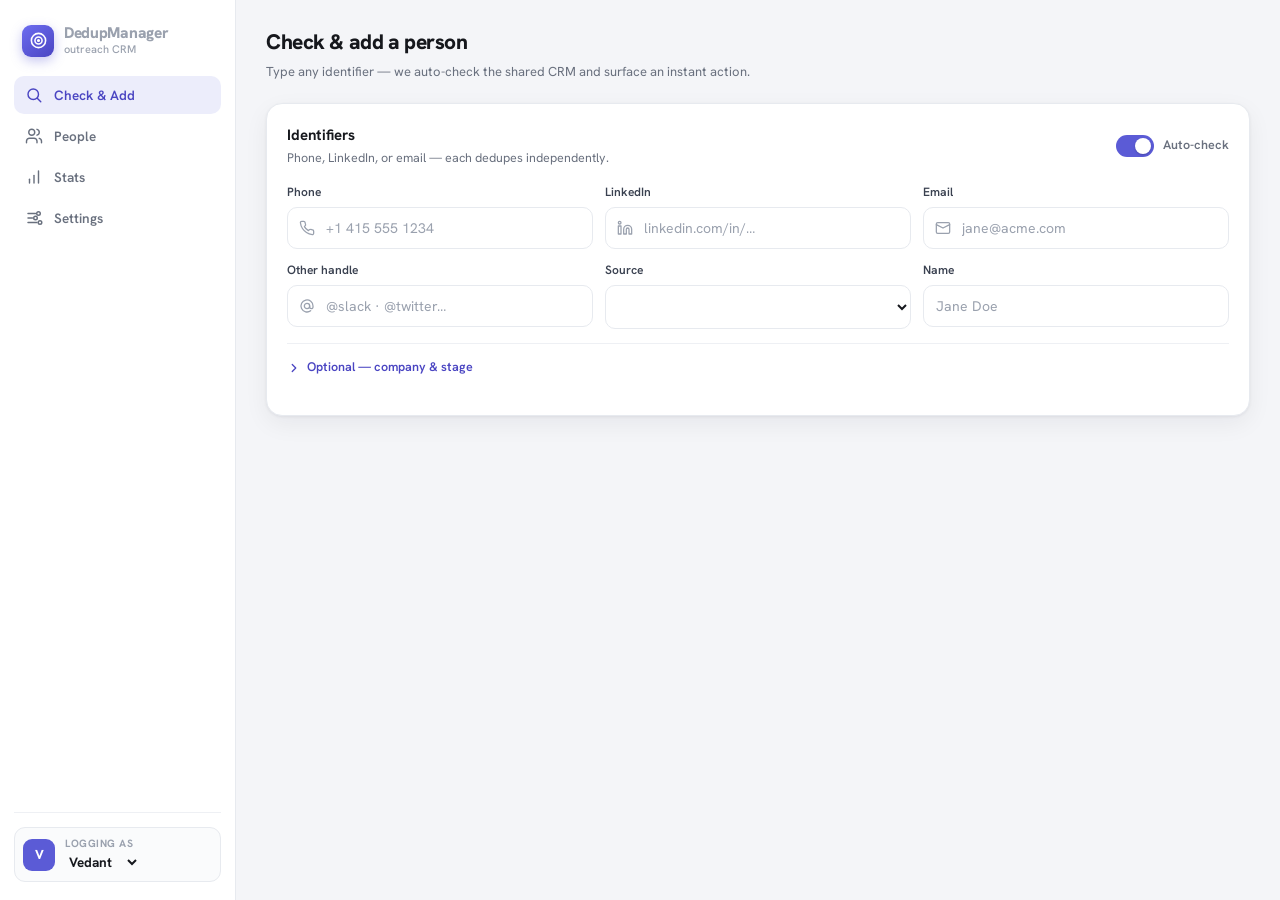
==== commit 13f6fe12: "Add Source + Handle (WhatsApp/Slack/Twitter), always-on editable bar, popup insert form Model: - New" ====
--- a/apps-script/Index.html
+++ b/apps-script/Index.html
@@ -154,6 +154,12 @@
   td .nm{font-weight:600}
   td .sub{color:var(--faint);font-size:11.5px;margin-top:1px}
   td select{padding:6px 9px;border-radius:8px;font-weight:700;font-size:12px;border:1px solid var(--line)}
+  .del{display:inline-flex;align-items:center;justify-content:center;border:1px solid var(--line);background:var(--surface);
+    color:var(--faint);border-radius:8px;width:30px;height:30px;padding:0;transition:.14s var(--ease)}
+  .del svg{width:15px;height:15px;stroke-width:1.9}
+  .del:hover{color:var(--warn);border-color:var(--warn-soft);background:var(--warn-soft)}
+  .del:focus-visible{outline:2px solid var(--warn);outline-offset:2px}
+  .del.arm{width:auto;padding:0 11px;font-weight:700;font-size:12px;color:#fff;background:var(--warn);border-color:var(--warn)}
 
   /* stats */
   .kpis{display:grid;grid-template-columns:repeat(3,1fr);gap:14px;margin-bottom:16px}
@@ -251,12 +257,20 @@
               <input id="f_email" inputmode="email" placeholder="jane@acme.com" oninput="onId()"></div></div>
         </div>
 
+        <div class="grid3" style="margin-top:12px">
+          <div class="field"><label class="fl" for="f_handle">Other handle</label>
+            <div class="inwrap"><svg viewBox="0 0 24 24" fill="none" stroke="currentColor" stroke-linecap="round" stroke-linejoin="round"><circle cx="12" cy="12" r="4"/><path d="M16 12v1.5a2.5 2.5 0 0 0 5 0V12a9 9 0 1 0-3.5 7.1"/></svg>
+              <input id="f_handle" placeholder="@slack · @twitter…" oninput="onId()"></div></div>
+          <div class="field"><label class="fl" for="f_source">Source</label><select id="f_source" onchange="onId()"></select></div>
+          <div class="field"><label class="fl" for="f_name">Name</label><input id="f_name" placeholder="Jane Doe" oninput="onId()"></div>
+        </div>
+
         <details class="more" id="moreDet">
-          <summary><svg viewBox="0 0 24 24" fill="none" stroke="currentColor" stroke-width="2.2" stroke-linecap="round" stroke-linejoin="round"><path d="m9 18 6-6-6-6"/></svg>Optional details — name, company, stage</summary>
+          <summary><svg viewBox="0 0 24 24" fill="none" stroke="currentColor" stroke-width="2.2" stroke-linecap="round" stroke-linejoin="round"><path d="m9 18 6-6-6-6"/></svg>Optional — company &amp; stage</summary>
           <div class="grid3" style="margin-top:14px">
-            <div class="field"><label class="fl" for="f_name">Name</label><input id="f_name" placeholder="Jane Doe"></div>
             <div class="field"><label class="fl" for="f_company">Company</label><input id="f_company" placeholder="Acme"></div>
             <div class="field"><label class="fl" for="f_status">Stage</label><select id="f_status"></select></div>
+            <div></div>
           </div>
         </details>
 
@@ -295,6 +309,8 @@
       <div class="card">
         <div class="card-h"><div><h3>Pipeline stages</h3><p>Comma-separated. First is the default for new people.</p></div></div>
         <input id="s_stages" placeholder="New,Contacted,Replied,Meeting,Won,Lost">
+        <div class="card-h" style="margin:22px 0 6px"><div><h3>Sources / channels</h3><p>The list you pick from when logging where you connected.</p></div></div>
+        <input id="s_sources" placeholder="LinkedIn,Email,Phone,WhatsApp,Slack,Twitter/X,Reddit,Other">
         <div class="card-h" style="margin:22px 0 6px"><h3>Matching robustness</h3></div>
         <div id="knobs"></div>
         <div style="margin-top:18px"><button class="btn primary" onclick="saveSettings()">Save settings</button></div>
@@ -305,8 +321,8 @@
 <div class="toast" id="toast" role="status" aria-live="polite"></div>
 
 <script>
-  var TEAM = ['Aman','Vedant','Teammate 3']; // edit to your names
-  var SETTINGS = {}, STAGES = ['New'];
+  var TEAM = ['Vedant','Rahul','Saksham']; // edit to your names
+  var SETTINGS = {}, STAGES = ['New'], SOURCES = [];
   var KNOBS = [
     ['email_strip_plus','Ignore +tags in email','jane+sales@x.com → jane@x.com'],
     ['email_ignore_dots','Ignore dots in email','j.a.ne@gmail → jane@gmail'],
@@ -315,7 +331,7 @@
     ['reddit_strip_prefix','Normalize Reddit handles','Strip u/ and /user/, lowercase'],
     ['fuzzy_name_company','Fuzzy name + company','Merge same name + company without a shared id']
   ];
-  var PREFERRED=['name','company','phone','linkedin','email','reddit','status','added_by','updated_at','notes'];
+  var PREFERRED=['name','company','phone','linkedin','email','reddit','handle','source','status','added_by','updated_at','notes'];
   var HIDDEN=['id','added_at','updated_by'];
   var STAGE_MAP={'new':'slate','contacted':'sky','replied':'violet','meeting':'amber','interested':'violet',
     'qualified':'teal','negotiating':'amber','won':'emerald','closed':'emerald','lost':'rose','no-reply':'slate','no reply':'slate'};
@@ -330,7 +346,8 @@
     spin:'<svg class="spin" viewBox="0 0 24 24" fill="none" stroke="currentColor" stroke-linecap="round"><path d="M21 12a9 9 0 1 1-6.2-8.5"/></svg>',
     plus:'<svg viewBox="0 0 24 24" fill="none" stroke="currentColor" stroke-linecap="round"><line x1="12" y1="5" x2="12" y2="19"/><line x1="5" y1="12" x2="19" y2="12"/></svg>',
     merge:'<svg viewBox="0 0 24 24" fill="none" stroke="currentColor" stroke-linecap="round" stroke-linejoin="round"><circle cx="18" cy="18" r="3"/><circle cx="6" cy="6" r="3"/><path d="M6 21V9a9 9 0 0 0 9 9"/></svg>',
-    users:'<svg viewBox="0 0 24 24" fill="none" stroke="currentColor" stroke-linecap="round" stroke-linejoin="round"><path d="M16 21v-2a4 4 0 0 0-4-4H6a4 4 0 0 0-4 4v2"/><circle cx="9" cy="7" r="4"/></svg>'
+    users:'<svg viewBox="0 0 24 24" fill="none" stroke="currentColor" stroke-linecap="round" stroke-linejoin="round"><path d="M16 21v-2a4 4 0 0 0-4-4H6a4 4 0 0 0-4 4v2"/><circle cx="9" cy="7" r="4"/></svg>',
+    trash:'<svg viewBox="0 0 24 24" fill="none" stroke="currentColor" stroke-linecap="round" stroke-linejoin="round"><path d="M3 6h18"/><path d="M8 6V4a1 1 0 0 1 1-1h6a1 1 0 0 1 1 1v2m2 0v14a2 2 0 0 1-2 2H7a2 2 0 0 1-2-2V6"/><line x1="10" y1="11" x2="10" y2="17"/><line x1="14" y1="11" x2="14" y2="17"/></svg>'
   };
 
   function $(id){return document.getElementById(id)}
@@ -342,13 +359,16 @@
     setAva();
     google.script.run.withSuccessHandler(function(r){
       SETTINGS=r.settings||{};
-      STAGES=String(SETTINGS.stages||'New').split(',').map(function(s){return s.trim()}).filter(Boolean);
-      fillStages(); renderKnobs();
+      STAGES=splitList(SETTINGS.stages,'New');
+      SOURCES=splitList(SETTINGS.sources,'');
+      fillStages(); fillSources(); renderKnobs();
     }).apiBootstrap();
   }
+  function splitList(v,fb){return String(v||fb).split(',').map(function(s){return s.trim()}).filter(Boolean)}
   function saveMe(){localStorage.setItem('dedup_me',$('me').value);setAva()}
   function setAva(){$('meAva').textContent=($('me').value||'?').charAt(0).toUpperCase()}
   function fillStages(){$('f_status').innerHTML=STAGES.map(function(s){return '<option>'+esc(s)+'</option>'}).join('')}
+  function fillSources(){$('f_source').innerHTML='<option value="">— source —</option>'+SOURCES.map(function(s){return '<option>'+esc(s)+'</option>'}).join('')}
 
   function tab(name){
     ['check','people','stats','settings'].forEach(function(t){$('t-'+t).classList.toggle('hide',t!==name)});
@@ -357,7 +377,7 @@
     var p=$('t-'+name); p.classList.remove('panel'); void p.offsetWidth; p.classList.add('panel');
     if(name==='people') doSearch();
     if(name==='stats') loadStats();
-    if(name==='settings') $('s_stages').value=SETTINGS.stages||'';
+    if(name==='settings'){$('s_stages').value=SETTINGS.stages||'';$('s_sources').value=SETTINGS.sources||''}
   }
 
   // stage pill / hue
@@ -368,16 +388,17 @@
   // ── Check & Add: auto-check + instant one-click add ──────────
   var autoOn=true, lastHits=[], checkTimer=null, checkSeq=0;
   function candidate(){return {phone:$('f_phone').value.trim(),linkedin:$('f_linkedin').value.trim(),
-    email:$('f_email').value.trim(),name:$('f_name').value.trim(),company:$('f_company').value.trim(),status:$('f_status').value}}
-  function hasId(c){return c.phone||c.linkedin||c.email}
+    email:$('f_email').value.trim(),handle:$('f_handle').value.trim(),source:$('f_source').value,
+    name:$('f_name').value.trim(),company:$('f_company').value.trim(),status:$('f_status').value}}
+  function hasId(c){return c.phone||c.linkedin||c.email||c.handle}
   function onAuto(){autoOn=$('autochk').checked;onId()}
 
   function onId(){
     var c=candidate();
     checkSeq++;                            // any edit invalidates in-flight checks
-    if(!hasId(c)){hideAction();return}
+    if(!hasId(c) && !c.source && !c.name){hideAction();return}
     showAction(undefined);                 // instant Add button, state unknown
-    if(autoOn){clearTimeout(checkTimer);checkTimer=setTimeout(runCheck,400)}
+    if(autoOn && hasId(c)){clearTimeout(checkTimer);checkTimer=setTimeout(runCheck,400)}
   }
   function runCheck(){
     var c=candidate(); if(!hasId(c)){hideAction();return}
@@ -409,19 +430,23 @@
       (p.company?'<span style="color:var(--muted)"> · '+esc(p.company)+'</span>':'')+
       '<span class="grow"></span><span class="matchtag">matched '+esc(h.reason)+'</span>'+pill(p.status)+'</div>'+
       '<div class="meta"><span>owner '+esc(p.added_by)+'</span>'+ids(p)+'</div></div>'}
-  function ids(p){return ['phone','linkedin','email','reddit'].filter(function(f){return p[f]})
-    .map(function(f){return '<span class="mono">'+esc(String(p[f]))+'</span>'}).join('')}
+  function ids(p){var out=['phone','linkedin','email','reddit','handle'].filter(function(f){return p[f]})
+    .map(function(f){return '<span class="mono">'+esc(String(p[f]))+'</span>'});
+    if(p.source) out.unshift('<span class="matchtag" style="background:#eef0f4;color:#48536b">'+esc(p.source)+'</span>');
+    return out.join('')}
 
   function save(){
-    var c=candidate(); c.added_by=$('me').value;
+    var c=candidate();
+    if(!hasId(c) && !c.source){toast('Add an identifier or a source');return}
+    c.added_by=$('me').value;
     var btns=$('actionbar').querySelectorAll('button'); btns.forEach(function(b){b.disabled=true});
     google.script.run.withSuccessHandler(function(res){
       if(res.ok){toast(res.merged?'Merged into existing record':'Person added');resetForm()}
       else{toast('Error: '+res.error);btns.forEach(function(b){b.disabled=false})}
     }).apiUpsert(c);
   }
-  function resetForm(){['f_phone','f_linkedin','f_email','f_name','f_company'].forEach(function(i){$(i).value=''});
-    $('moreDet').open=false; hideAction()}
+  function resetForm(){['f_phone','f_linkedin','f_email','f_handle','f_name','f_company'].forEach(function(i){$(i).value=''});
+    if($('f_source'))$('f_source').selectedIndex=0; $('moreDet').open=false; hideAction()}
 
   // ── People ───────────────────────────────────────────────────
   var searchTimer=null;
@@ -433,7 +458,7 @@
     var cols=PREFERRED.filter(function(k){return seen[k]})
       .concat(Object.keys(seen).filter(function(k){return PREFERRED.indexOf(k)<0&&HIDDEN.indexOf(k)<0}));
     var custom=cols.filter(function(k){return PREFERRED.indexOf(k)<0});
-    var head=cols.map(function(k){return '<th'+(custom.indexOf(k)>=0?' class="cust"':'')+'>'+esc(k)+'</th>'}).join('');
+    var head=cols.map(function(k){return '<th'+(custom.indexOf(k)>=0?' class="cust"':'')+'>'+esc(k)+'</th>'}).join('')+'<th></th>';
     var body=r.contacts.map(function(c){
       return '<tr>'+cols.map(function(k){
         var isC=custom.indexOf(k)>=0, cc=isC?' class="cust"':'';
@@ -441,10 +466,10 @@
           return '<td><select aria-label="Stage" style="background:'+hue[0]+';color:'+hue[1]+';border-color:transparent" onchange="updateStatus(\''+esc(c.id)+'\',this.value,this)">'+
             STAGES.map(function(s){return '<option'+(s===c.status?' selected':'')+'>'+esc(s)+'</option>'}).join('')+'</select></td>'}
         if(k==='name')return '<td><div class="nm">'+esc(c.name||'—')+'</div>'+(c.linkedin||c.email?'<div class="sub mono">'+esc(c.linkedin||c.email)+'</div>':'')+'</td>';
-        if(k==='phone'||k==='email'||k==='linkedin'||k==='reddit')return '<td'+cc+'><span class="mono">'+esc(trunc(c[k]))+'</span></td>';
+        if(k==='phone'||k==='email'||k==='linkedin'||k==='reddit'||k==='handle')return '<td'+cc+'><span class="mono">'+esc(trunc(c[k]))+'</span></td>';
         if(k==='updated_at')return '<td'+cc+'>'+fmtDate(c[k])+'</td>';
         return '<td'+cc+'>'+esc(trunc(c[k]))+'</td>';
-      }).join('')+'</tr>';
+      }).join('')+'<td><button class="del" aria-label="Delete '+esc(c.name||'person')+'" title="Delete" onclick="delPerson(\''+esc(c.id)+'\',this)">'+ICON.trash+'</button></td></tr>';
     }).join('');
     $('peopleList').innerHTML='<table><thead><tr>'+head+'</tr></thead><tbody>'+body+'</tbody></table>';
   }
@@ -452,6 +477,15 @@
   function updateStatus(id,status,el){
     if(el){var c=HUE_COLORS[stageHue(status)];el.style.background=c[0];el.style.color=c[1]}
     google.script.run.withSuccessHandler(function(){toast('Stage updated')}).apiUpdate({id:id,status:status,added_by:$('me').value});
+  }
+  function delPerson(id,el){
+    if(el.dataset.armed==='1'){
+      el.disabled=true;
+      google.script.run.withSuccessHandler(function(r){toast(r.ok?'Person deleted':'Error: '+r.error);doSearch()}).apiDelete({id:id});
+      return;
+    }
+    el.dataset.armed='1'; el.classList.add('arm'); el.innerHTML='Delete?';
+    clearTimeout(el._t); el._t=setTimeout(function(){el.dataset.armed='0';el.classList.remove('arm');el.innerHTML=ICON.trash},2600);
   }
 
   // ── Stats ────────────────────────────────────────────────────
@@ -485,9 +519,10 @@
     var patch={}; KNOBS.forEach(function(k){patch[k[0]]=$('k_'+k[0]).checked});
     patch.fuzzy_threshold=Number($('k_fuzzy_threshold').value)||0.85;
     patch.stages=$('s_stages').value.trim()||SETTINGS.stages;
+    patch.sources=$('s_sources').value.trim()||SETTINGS.sources;
     google.script.run.withSuccessHandler(function(r){
-      SETTINGS=r.settings; STAGES=String(SETTINGS.stages||'New').split(',').map(function(s){return s.trim()}).filter(Boolean);
-      fillStages(); toast('Settings saved');
+      SETTINGS=r.settings; STAGES=splitList(SETTINGS.stages,'New'); SOURCES=splitList(SETTINGS.sources,'');
+      fillStages(); fillSources(); toast('Settings saved');
     }).apiSettings(patch);
   }
 
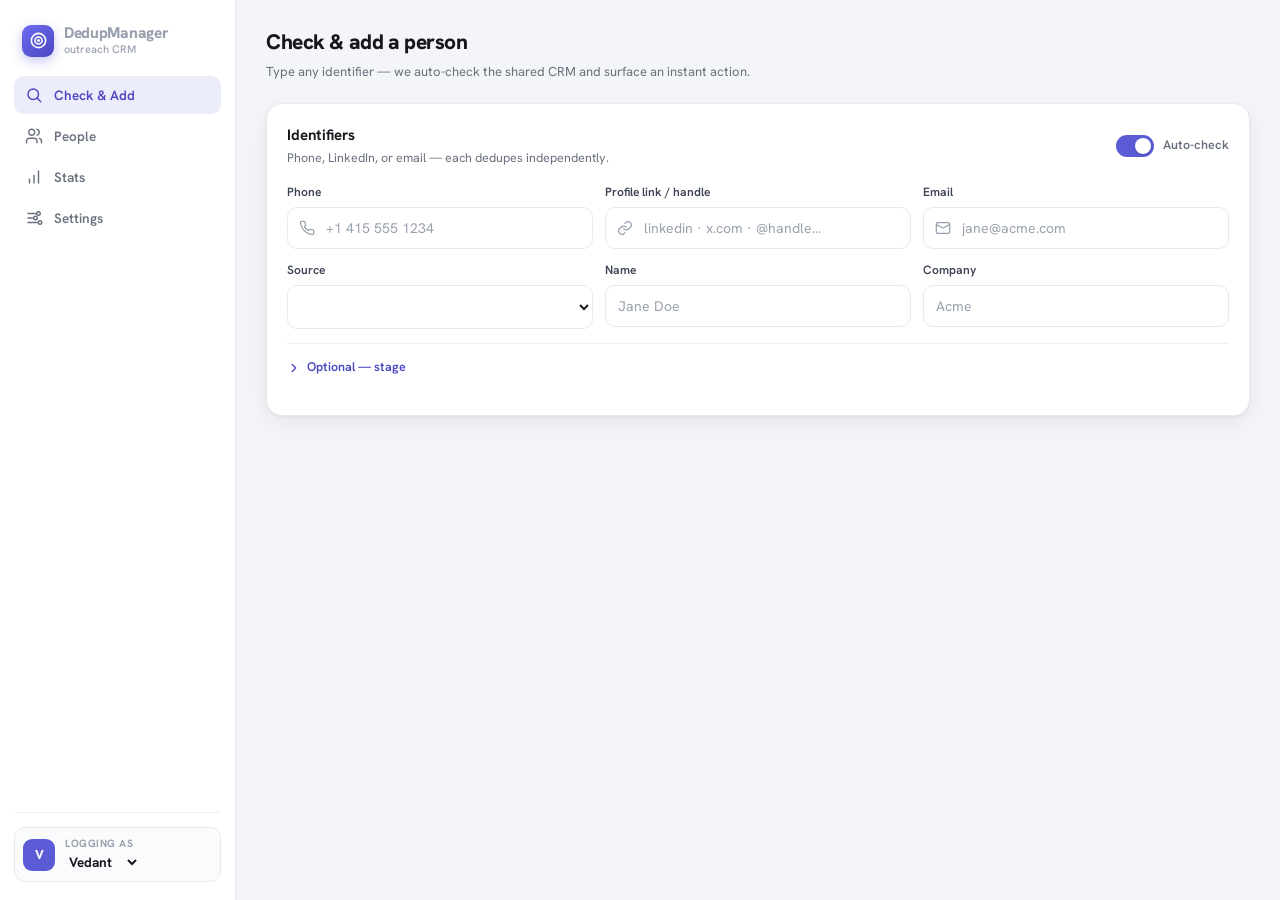
==== commit d6619a46: "Merge linkedin+handle+reddit into one 'link' identifier; always-on bar; popup cleanup Model: - Singl" ====
--- a/apps-script/Index.html
+++ b/apps-script/Index.html
@@ -249,28 +249,25 @@
           <div class="field"><label class="fl" for="f_phone">Phone</label>
             <div class="inwrap"><svg viewBox="0 0 24 24" fill="none" stroke="currentColor" stroke-linecap="round" stroke-linejoin="round"><path d="M22 16.9v3a2 2 0 0 1-2.2 2 19.8 19.8 0 0 1-8.6-3.1 19.5 19.5 0 0 1-6-6A19.8 19.8 0 0 1 2.1 4.2 2 2 0 0 1 4.1 2h3a2 2 0 0 1 2 1.7c.1 1 .4 1.9.7 2.8a2 2 0 0 1-.5 2.1L8.1 9.9a16 16 0 0 0 6 6l1.3-1.3a2 2 0 0 1 2.1-.4c.9.3 1.8.6 2.8.7a2 2 0 0 1 1.7 2z"/></svg>
               <input id="f_phone" inputmode="tel" placeholder="+1 415 555 1234" oninput="onId()"></div></div>
-          <div class="field"><label class="fl" for="f_linkedin">LinkedIn</label>
-            <div class="inwrap"><svg viewBox="0 0 24 24" fill="none" stroke="currentColor" stroke-linecap="round" stroke-linejoin="round"><path d="M16 8a6 6 0 0 1 6 6v7h-4v-7a2 2 0 0 0-4 0v7h-4v-7a6 6 0 0 1 6-6z"/><rect x="2" y="9" width="4" height="12"/><circle cx="4" cy="4" r="2"/></svg>
-              <input id="f_linkedin" placeholder="linkedin.com/in/…" oninput="onId()"></div></div>
+          <div class="field"><label class="fl" for="f_link">Profile link / handle</label>
+            <div class="inwrap"><svg viewBox="0 0 24 24" fill="none" stroke="currentColor" stroke-linecap="round" stroke-linejoin="round"><path d="M10 13a5 5 0 0 0 7.5.5l3-3a5 5 0 0 0-7-7l-1.5 1.5"/><path d="M14 11a5 5 0 0 0-7.5-.5l-3 3a5 5 0 0 0 7 7l1.5-1.5"/></svg>
+              <input id="f_link" placeholder="linkedin · x.com · @handle…" oninput="onId()"></div></div>
           <div class="field"><label class="fl" for="f_email">Email</label>
             <div class="inwrap"><svg viewBox="0 0 24 24" fill="none" stroke="currentColor" stroke-linecap="round" stroke-linejoin="round"><rect x="2" y="4" width="20" height="16" rx="2"/><path d="m22 7-10 5L2 7"/></svg>
               <input id="f_email" inputmode="email" placeholder="jane@acme.com" oninput="onId()"></div></div>
         </div>
 
         <div class="grid3" style="margin-top:12px">
-          <div class="field"><label class="fl" for="f_handle">Other handle</label>
-            <div class="inwrap"><svg viewBox="0 0 24 24" fill="none" stroke="currentColor" stroke-linecap="round" stroke-linejoin="round"><circle cx="12" cy="12" r="4"/><path d="M16 12v1.5a2.5 2.5 0 0 0 5 0V12a9 9 0 1 0-3.5 7.1"/></svg>
-              <input id="f_handle" placeholder="@slack · @twitter…" oninput="onId()"></div></div>
           <div class="field"><label class="fl" for="f_source">Source</label><select id="f_source" onchange="onId()"></select></div>
           <div class="field"><label class="fl" for="f_name">Name</label><input id="f_name" placeholder="Jane Doe" oninput="onId()"></div>
+          <div class="field"><label class="fl" for="f_company">Company</label><input id="f_company" placeholder="Acme"></div>
         </div>
 
         <details class="more" id="moreDet">
-          <summary><svg viewBox="0 0 24 24" fill="none" stroke="currentColor" stroke-width="2.2" stroke-linecap="round" stroke-linejoin="round"><path d="m9 18 6-6-6-6"/></svg>Optional — company &amp; stage</summary>
+          <summary><svg viewBox="0 0 24 24" fill="none" stroke="currentColor" stroke-width="2.2" stroke-linecap="round" stroke-linejoin="round"><path d="m9 18 6-6-6-6"/></svg>Optional — stage</summary>
           <div class="grid3" style="margin-top:14px">
-            <div class="field"><label class="fl" for="f_company">Company</label><input id="f_company" placeholder="Acme"></div>
             <div class="field"><label class="fl" for="f_status">Stage</label><select id="f_status"></select></div>
-            <div></div>
+            <div></div><div></div>
           </div>
         </details>
 
@@ -331,7 +328,7 @@
     ['reddit_strip_prefix','Normalize Reddit handles','Strip u/ and /user/, lowercase'],
     ['fuzzy_name_company','Fuzzy name + company','Merge same name + company without a shared id']
   ];
-  var PREFERRED=['name','company','phone','linkedin','email','reddit','handle','source','status','added_by','updated_at','notes'];
+  var PREFERRED=['name','company','link','phone','email','source','status','added_by','updated_at','notes'];
   var HIDDEN=['id','added_at','updated_by'];
   var STAGE_MAP={'new':'slate','contacted':'sky','replied':'violet','meeting':'amber','interested':'violet',
     'qualified':'teal','negotiating':'amber','won':'emerald','closed':'emerald','lost':'rose','no-reply':'slate','no reply':'slate'};
@@ -387,10 +384,10 @@
 
   // ── Check & Add: auto-check + instant one-click add ──────────
   var autoOn=true, lastHits=[], checkTimer=null, checkSeq=0;
-  function candidate(){return {phone:$('f_phone').value.trim(),linkedin:$('f_linkedin').value.trim(),
-    email:$('f_email').value.trim(),handle:$('f_handle').value.trim(),source:$('f_source').value,
+  function candidate(){return {phone:$('f_phone').value.trim(),link:$('f_link').value.trim(),
+    email:$('f_email').value.trim(),source:$('f_source').value,
     name:$('f_name').value.trim(),company:$('f_company').value.trim(),status:$('f_status').value}}
-  function hasId(c){return c.phone||c.linkedin||c.email||c.handle}
+  function hasId(c){return c.phone||c.email||c.link}
   function onAuto(){autoOn=$('autochk').checked;onId()}
 
   function onId(){
@@ -430,7 +427,7 @@
       (p.company?'<span style="color:var(--muted)"> · '+esc(p.company)+'</span>':'')+
       '<span class="grow"></span><span class="matchtag">matched '+esc(h.reason)+'</span>'+pill(p.status)+'</div>'+
       '<div class="meta"><span>owner '+esc(p.added_by)+'</span>'+ids(p)+'</div></div>'}
-  function ids(p){var out=['phone','linkedin','email','reddit','handle'].filter(function(f){return p[f]})
+  function ids(p){var out=['link','phone','email'].filter(function(f){return p[f]})
     .map(function(f){return '<span class="mono">'+esc(String(p[f]))+'</span>'});
     if(p.source) out.unshift('<span class="matchtag" style="background:#eef0f4;color:#48536b">'+esc(p.source)+'</span>');
     return out.join('')}
@@ -445,7 +442,7 @@
       else{toast('Error: '+res.error);btns.forEach(function(b){b.disabled=false})}
     }).apiUpsert(c);
   }
-  function resetForm(){['f_phone','f_linkedin','f_email','f_handle','f_name','f_company'].forEach(function(i){$(i).value=''});
+  function resetForm(){['f_phone','f_link','f_email','f_name','f_company'].forEach(function(i){$(i).value=''});
     if($('f_source'))$('f_source').selectedIndex=0; $('moreDet').open=false; hideAction()}
 
   // ── People ───────────────────────────────────────────────────
@@ -465,8 +462,8 @@
         if(k==='status'){var hue=HUE_COLORS[stageHue(c.status)];
           return '<td><select aria-label="Stage" style="background:'+hue[0]+';color:'+hue[1]+';border-color:transparent" onchange="updateStatus(\''+esc(c.id)+'\',this.value,this)">'+
             STAGES.map(function(s){return '<option'+(s===c.status?' selected':'')+'>'+esc(s)+'</option>'}).join('')+'</select></td>'}
-        if(k==='name')return '<td><div class="nm">'+esc(c.name||'—')+'</div>'+(c.linkedin||c.email?'<div class="sub mono">'+esc(c.linkedin||c.email)+'</div>':'')+'</td>';
-        if(k==='phone'||k==='email'||k==='linkedin'||k==='reddit'||k==='handle')return '<td'+cc+'><span class="mono">'+esc(trunc(c[k]))+'</span></td>';
+        if(k==='name')return '<td><div class="nm">'+esc(c.name||'—')+'</div>'+(c.link||c.email?'<div class="sub mono">'+esc(c.link||c.email)+'</div>':'')+'</td>';
+        if(k==='phone'||k==='email'||k==='link')return '<td'+cc+'><span class="mono">'+esc(trunc(c[k]))+'</span></td>';
         if(k==='updated_at')return '<td'+cc+'>'+fmtDate(c[k])+'</td>';
         return '<td'+cc+'>'+esc(trunc(c[k]))+'</td>';
       }).join('')+'<td><button class="del" aria-label="Delete '+esc(c.name||'person')+'" title="Delete" onclick="delPerson(\''+esc(c.id)+'\',this)">'+ICON.trash+'</button></td></tr>';
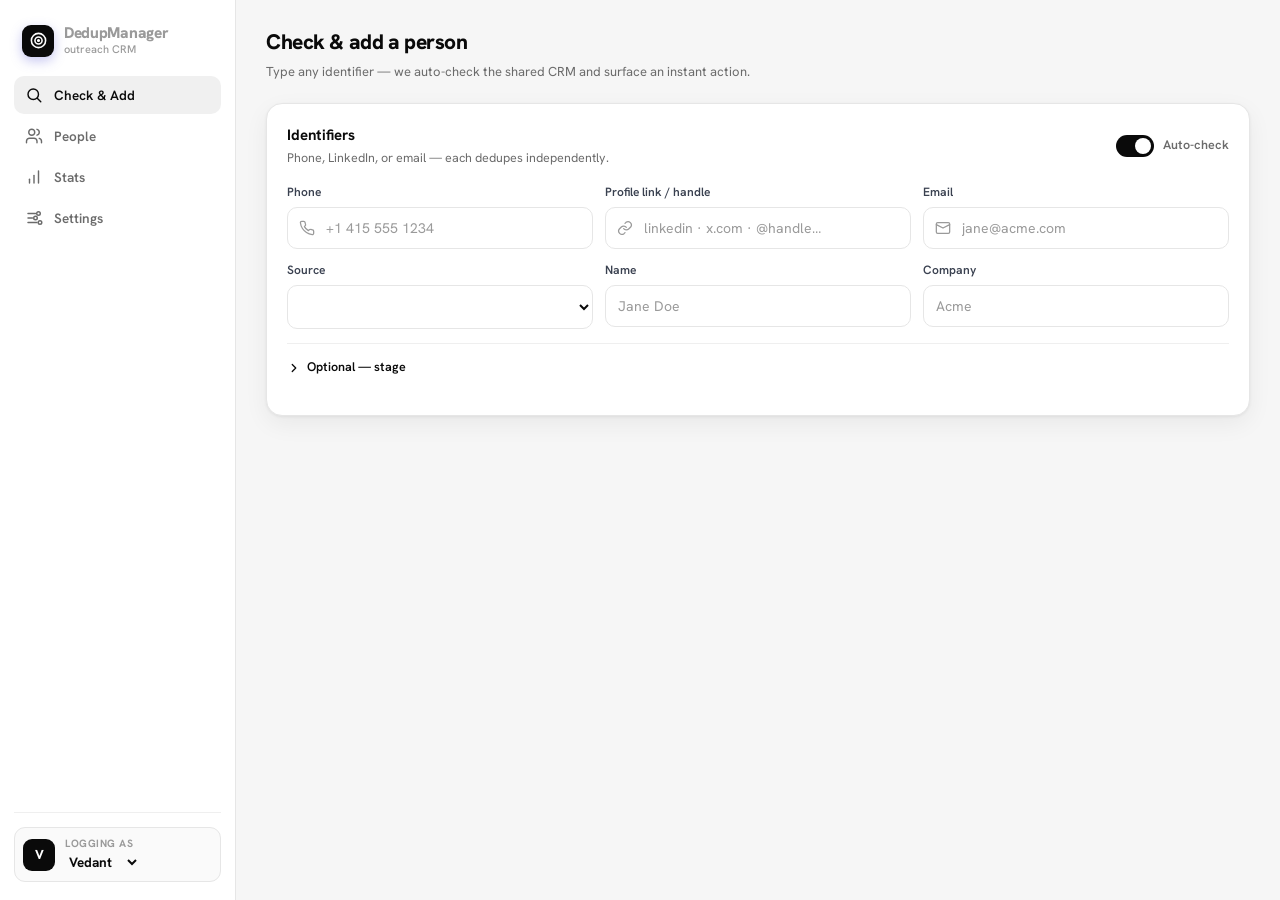
==== commit aa2afcfa: "feat(dashboard): in-app invite code + configurable team Settings → Invite teammates shows a ready-to" ====
--- a/apps-script/Index.html
+++ b/apps-script/Index.html
@@ -12,14 +12,14 @@
 <link href="https://fonts.googleapis.com/css2?family=Hanken+Grotesk:wght@400;500;600;700;800&family=JetBrains+Mono:wght@400;500;600&display=swap" rel="stylesheet">
 <style>
   :root{
-    --bg:#f4f5f8; --surface:#ffffff; --surface-2:#fafbfc;
-    --ink:#16181d; --muted:#69707e; --faint:#9aa1ae; --line:#e7eaef; --line-2:#eef0f4;
-    --iris:#5b5bd6; --iris-ink:#4a45c2; --iris-soft:#ecedfb;
-    --ok:#0e9f6e; --ok-soft:#e3f6ee; --warn:#d92d20; --warn-soft:#fdecea; --amber:#9a6406;
+    --bg:#f6f6f6; --surface:#ffffff; --surface-2:#fafafa;
+    --ink:#0a0a0a; --muted:#6b6b6b; --faint:#9a9a9a; --line:#e6e6e6; --line-2:#efefef;
+    --iris:#0a0a0a; --iris-ink:#0a0a0a; --iris-soft:#f0f0f0;
+    --ok:#0a0a0a; --ok-soft:#f4f4f4; --warn:#0a0a0a; --warn-soft:#0a0a0a; --amber:#3a3a3a;
     --r:12px; --r-lg:16px;
-    --sh-sm:0 1px 2px rgba(18,22,33,.05);
-    --sh:0 1px 3px rgba(18,22,33,.06), 0 8px 24px rgba(18,22,33,.06);
-    --sh-pop:0 12px 40px rgba(18,22,33,.14);
+    --sh-sm:0 1px 2px rgba(0,0,0,.05);
+    --sh:0 1px 3px rgba(0,0,0,.06), 0 8px 24px rgba(0,0,0,.06);
+    --sh-pop:0 12px 40px rgba(0,0,0,.16);
     --ease:cubic-bezier(.2,.7,.2,1);
   }
   *{box-sizing:border-box}
@@ -38,7 +38,7 @@
   aside{background:var(--surface);border-right:1px solid var(--line);
     display:flex;flex-direction:column;padding:18px 14px;position:sticky;top:0;height:100vh}
   .brand{display:flex;align-items:center;gap:10px;padding:6px 8px 18px}
-  .brand .logo{width:32px;height:32px;border-radius:9px;background:linear-gradient(140deg,#6d6df0,#4a45c2);
+  .brand .logo{width:32px;height:32px;border-radius:9px;background:#0a0a0a;
     display:grid;place-items:center;color:#fff;box-shadow:0 4px 12px rgba(91,91,214,.35)}
   .brand b{font-size:15.5px;font-weight:800;letter-spacing:-.02em;display:block;line-height:1.1}
   .brand span{font-size:11px;color:var(--faint);font-weight:500}
@@ -121,9 +121,9 @@
     animation:rise .22s var(--ease) both}
   .chip{display:inline-flex;align-items:center;gap:7px;font-weight:700;font-size:12.5px;padding:6px 11px;border-radius:20px}
   .chip svg{width:14px;height:14px;stroke-width:2.2}
-  .chip.ok{background:var(--ok-soft);color:#067a52}
-  .chip.warn{background:var(--warn-soft);color:#b42318}
-  .chip.idle{background:var(--surface-2);color:var(--muted)}
+  .chip.ok{background:#e7f6ee;color:#067a52;border:1px solid #c5ebd5}
+  .chip.warn{background:#fdecea;color:#c0271d;border:1px solid #f7cfca}
+  .chip.idle{background:var(--surface-2);color:var(--muted);border:1px solid var(--line)}
   .chip .spin{animation:spin .8s linear infinite}
   @keyframes spin{to{transform:rotate(360deg)}}
   .grow{flex:1}
@@ -147,10 +147,10 @@
     letter-spacing:.05em;color:var(--faint);font-weight:700;padding:10px 12px;border-bottom:1px solid var(--line)}
   th.cust{color:var(--amber)}
   tbody td{padding:11px 12px;border-bottom:1px solid var(--line-2);font-size:13px;vertical-align:middle}
-  tbody td.cust{background:#fffaf0}
+  tbody td.cust{background:#f7f7f7}
   tbody tr{transition:background .12s}
   tbody tr:hover td{background:var(--surface-2)}
-  tbody tr:hover td.cust{background:#fdf3df}
+  tbody tr:hover td.cust{background:#efefef}
   td .nm{font-weight:600}
   td .sub{color:var(--faint);font-size:11.5px;margin-top:1px}
   td select{padding:6px 9px;border-radius:8px;font-weight:700;font-size:12px;border:1px solid var(--line)}
@@ -302,7 +302,26 @@
     <!-- SETTINGS -->
     <section id="t-settings" class="panel hide">
       <h1 class="page-h">Settings</h1>
-      <p class="page-sub">Stages and matching strictness. Syncs to every extension within minutes.</p>
+      <p class="page-sub">Team, stages and matching strictness. Syncs to every extension within minutes.</p>
+
+      <div class="card">
+        <div class="card-h"><div><h3>Invite teammates</h3><p>One person sets this up; everyone else just pastes the code below into their extension.</p></div></div>
+        <label class="fl" for="s_team">Team members (comma-separated)</label>
+        <input id="s_team" placeholder="Vedant,Rahul,Saksham" oninput="buildInvite()">
+        <div style="margin:16px 0 6px"><label class="fl">Invite code — copy &amp; send to each teammate</label></div>
+        <textarea id="inviteCode" readonly rows="3" style="resize:none;font-family:'JetBrains Mono',monospace;font-size:11.5px;color:var(--muted)"></textarea>
+        <div style="margin-top:10px;display:flex;gap:10px;align-items:center">
+          <button class="btn primary" onclick="copyInvite()">Copy invite code</button>
+          <span class="hint" id="inviteMsg" style="margin:0"></span>
+        </div>
+        <div class="hint" style="margin-top:14px;line-height:1.6">
+          <b>What a teammate does to join:</b><br>
+          1. Install the extension: <span class="mono">chrome://extensions</span> → Developer mode → <b>Load unpacked</b> → pick the <span class="mono">extension/</span> folder.<br>
+          2. Click the DedupManager icon → <b>Connection settings</b> → paste the invite code → <b>Import config</b>.<br>
+          3. Pick their name under <b>I am</b>. Done — same shared sheet, no Google login needed.
+        </div>
+      </div>
+
       <div class="card">
         <div class="card-h"><div><h3>Pipeline stages</h3><p>Comma-separated. First is the default for new people.</p></div></div>
         <input id="s_stages" placeholder="New,Contacted,Replied,Meeting,Won,Lost">
@@ -333,9 +352,10 @@
   var STAGE_MAP={'new':'slate','contacted':'sky','replied':'violet','meeting':'amber','interested':'violet',
     'qualified':'teal','negotiating':'amber','won':'emerald','closed':'emerald','lost':'rose','no-reply':'slate','no reply':'slate'};
   var HUES=['slate','sky','violet','amber','emerald','rose','teal','indigo'];
-  var HUE_COLORS={slate:['#edf0f4','#48536b'],sky:['#e5f0fd','#0b68c4'],violet:['#f0ecfd','#6b45d8'],
-    amber:['#fbf0da','#9a6406'],emerald:['#e1f5ec','#08875a'],rose:['#fbe9e8','#c42b26'],
-    teal:['#def3f1','#0b7a74'],indigo:['#e9e9fb','#4a45c2']};
+  // Monochrome ramp: early stages light grey → Won solid black; Lost outlined.
+  var HUE_COLORS={slate:['#f0f0f0','#5a5a5a'],sky:['#e8e8e8','#4a4a4a'],violet:['#dedede','#3a3a3a'],
+    amber:['#d2d2d2','#2a2a2a'],emerald:['#0a0a0a','#ffffff'],rose:['#f7f7f7','#9a9a9a'],
+    teal:['#d8d8d8','#2f2f2f'],indigo:['#c8c8c8','#1f1f1f']};
 
   var ICON={
     check:'<svg viewBox="0 0 24 24" fill="none" stroke="currentColor" stroke-linecap="round" stroke-linejoin="round"><path d="M22 11.1V12a10 10 0 1 1-5.9-9.1"/><path d="m9 11 3 3L22 4"/></svg>',
@@ -350,16 +370,35 @@
   function $(id){return document.getElementById(id)}
   function esc(s){return String(s==null?'':s).replace(/[&<>"]/g,function(m){return({'&':'&amp;','<':'&lt;','>':'&gt;','"':'&quot;'})[m]})}
 
+  var CREDS={url:'',key:''};
   function init(){
-    var sel=$('me'); TEAM.forEach(function(n){var o=document.createElement('option');o.value=n;o.textContent=n;sel.appendChild(o)});
-    var saved=localStorage.getItem('dedup_me'); if(saved&&TEAM.indexOf(saved)>=0) sel.value=saved;
-    setAva();
+    fillMe();
     google.script.run.withSuccessHandler(function(r){
       SETTINGS=r.settings||{};
       STAGES=splitList(SETTINGS.stages,'New');
       SOURCES=splitList(SETTINGS.sources,'');
+      if(SETTINGS.team){TEAM=splitList(SETTINGS.team,'');fillMe();}
       fillStages(); fillSources(); renderKnobs();
     }).apiBootstrap();
+    google.script.run.withSuccessHandler(function(c){CREDS={url:c.url||'',key:c.key||''};buildInvite();}).apiCreds();
+  }
+  function fillMe(){
+    var sel=$('me'),cur=sel.value||localStorage.getItem('dedup_me')||'';
+    sel.innerHTML=TEAM.map(function(n){return '<option'+(n===cur?' selected':'')+'>'+esc(n)+'</option>'}).join('');
+    setAva();
+  }
+  // ── invite code (base64 of {apiUrl,apiKey,team}) ──────────────
+  function inviteTeam(){return splitList($('s_team').value||SETTINGS.team||TEAM.join(','),'')}
+  function buildInvite(){
+    if(!$('inviteCode'))return;
+    if(!CREDS.url||!CREDS.key){$('inviteCode').value='(deploy not ready — re-run ./deploy.sh)';return;}
+    var obj={apiUrl:CREDS.url,apiKey:CREDS.key,team:inviteTeam()};
+    $('inviteCode').value=btoa(unescape(encodeURIComponent(JSON.stringify(obj))));
+  }
+  function copyInvite(){
+    var t=$('inviteCode'); t.select();
+    navigator.clipboard.writeText(t.value).then(function(){$('inviteMsg').textContent='Copied — send it to your teammate'},
+      function(){$('inviteMsg').textContent='Select-all + copy the box above'});
   }
   function splitList(v,fb){return String(v||fb).split(',').map(function(s){return s.trim()}).filter(Boolean)}
   function saveMe(){localStorage.setItem('dedup_me',$('me').value);setAva()}
@@ -374,7 +413,7 @@
     var p=$('t-'+name); p.classList.remove('panel'); void p.offsetWidth; p.classList.add('panel');
     if(name==='people') doSearch();
     if(name==='stats') loadStats();
-    if(name==='settings'){$('s_stages').value=SETTINGS.stages||'';$('s_sources').value=SETTINGS.sources||''}
+    if(name==='settings'){$('s_stages').value=SETTINGS.stages||'';$('s_sources').value=SETTINGS.sources||'';$('s_team').value=SETTINGS.team||TEAM.join(',');buildInvite()}
   }
 
   // stage pill / hue
@@ -497,7 +536,7 @@
     var keys=Object.keys(obj).sort(function(a,b){return obj[b]-obj[a]});
     if(!keys.length)return '<div class="empty">No data yet.</div>';
     var max=Math.max.apply(null,keys.map(function(k){return obj[k]}));
-    return keys.map(function(k){var col=byStage?HUE_COLORS[stageHue(k)][1]:'var(--iris)';
+    return keys.map(function(k){var col='var(--ink)';
       return '<div class="barrow"><div class="k">'+esc(k)+'</div><div class="bartrack">'+
         '<div class="barfill" style="width:'+Math.max(5,obj[k]/max*100)+'%;background:'+col+'"></div></div>'+
         '<div class="v tnum">'+obj[k]+'</div></div>'}).join('');
@@ -517,9 +556,10 @@
     patch.fuzzy_threshold=Number($('k_fuzzy_threshold').value)||0.85;
     patch.stages=$('s_stages').value.trim()||SETTINGS.stages;
     patch.sources=$('s_sources').value.trim()||SETTINGS.sources;
+    patch.team=$('s_team').value.trim()||SETTINGS.team;
     google.script.run.withSuccessHandler(function(r){
       SETTINGS=r.settings; STAGES=splitList(SETTINGS.stages,'New'); SOURCES=splitList(SETTINGS.sources,'');
-      fillStages(); fillSources(); toast('Settings saved');
+      var tt=splitList(SETTINGS.team,''); if(tt.length)TEAM=tt; fillMe(); fillStages(); fillSources(); buildInvite(); toast('Settings saved');
     }).apiSettings(patch);
   }
 
